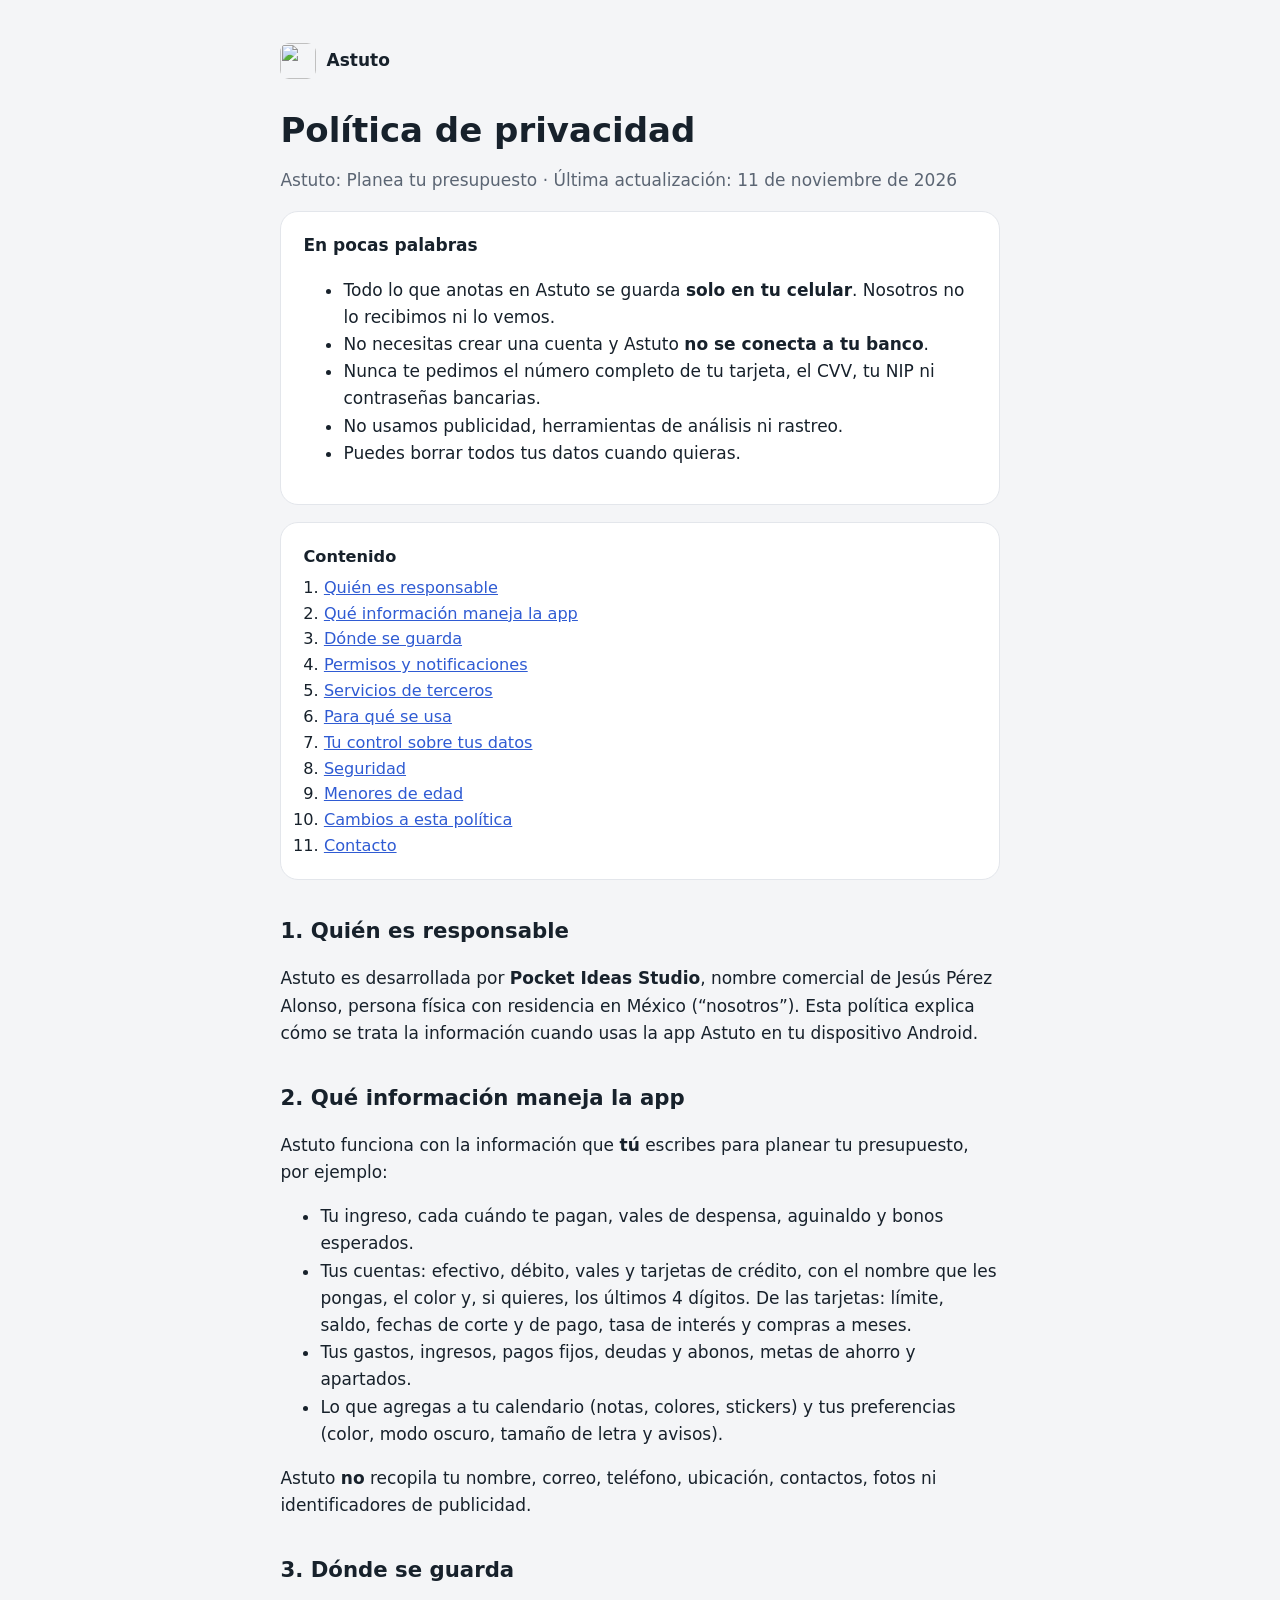
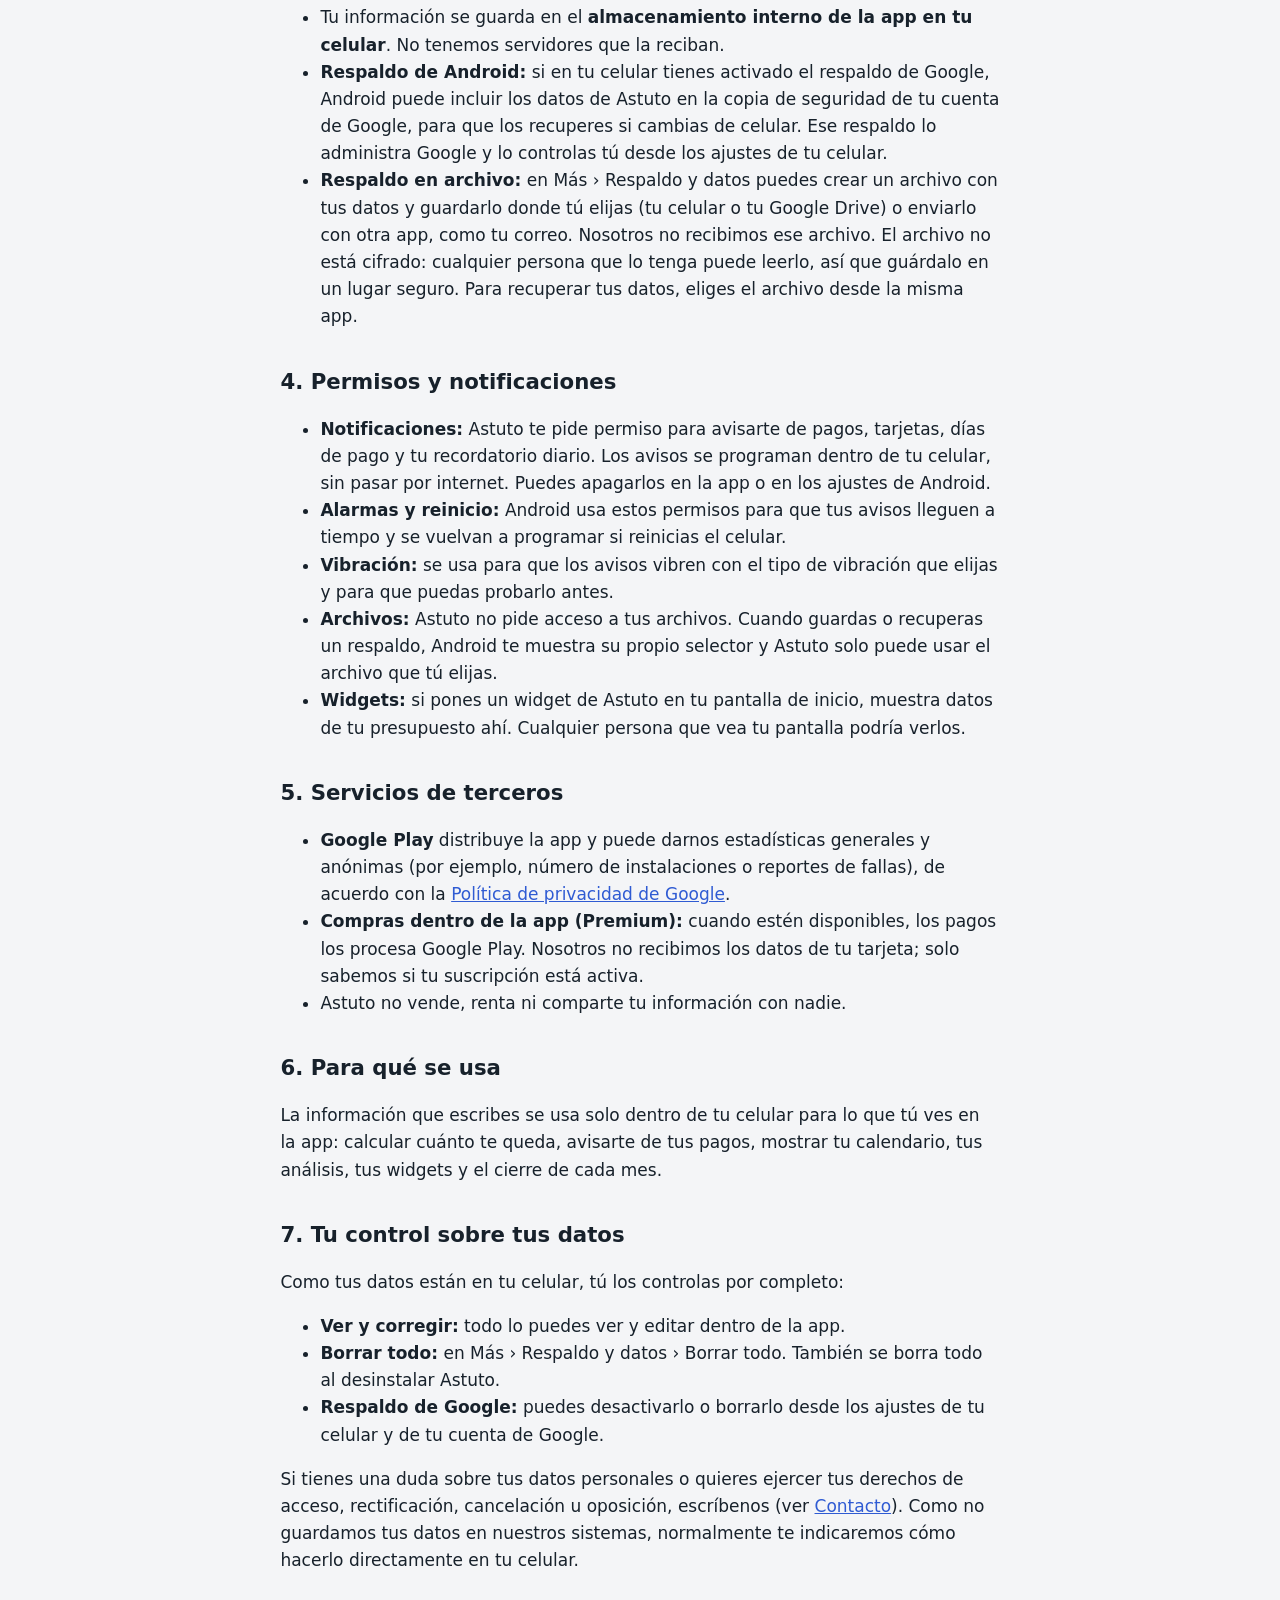
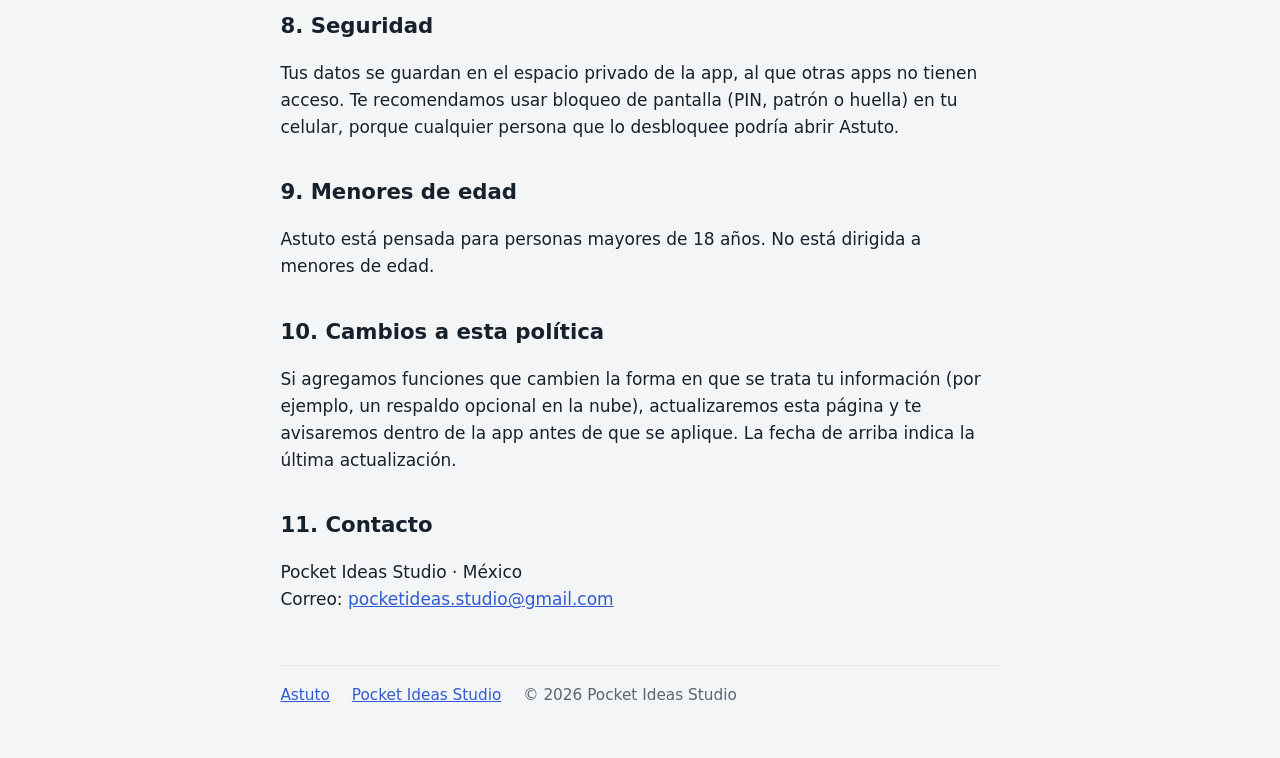
==== privacidad.html @ f6581802 "Add files via upload" ====
<!DOCTYPE html>
<html lang="es-MX">
<head>
<meta charset="utf-8">
<meta name="viewport" content="width=device-width, initial-scale=1">
<title>Política de privacidad · Astuto</title>
<meta name="description" content="Política de privacidad y aviso de privacidad de Astuto: Planea tu presupuesto.">
<link rel="icon" href="../favicon.png">
<link rel="stylesheet" href="../estilos.css">
</head>
<body>
<div class="wrap">
  <header class="top"><a href="./"><img src="icono.png" alt=""><span>Astuto</span></a></header>

  <h1>Política de privacidad</h1>
  <p class="muted">Astuto: Planea tu presupuesto · Última actualización: 11 de noviembre de 2026</p>

  <div class="card">
    <b>En pocas palabras</b>
    <ul>
      <li>Todo lo que anotas en Astuto se guarda <b>solo en tu celular</b>. Nosotros no lo recibimos ni lo vemos.</li>
      <li>No necesitas crear una cuenta y Astuto <b>no se conecta a tu banco</b>.</li>
      <li>Nunca te pedimos el número completo de tu tarjeta, el CVV, tu NIP ni contraseñas bancarias.</li>
      <li>No usamos publicidad, herramientas de análisis ni rastreo.</li>
      <li>Puedes borrar todos tus datos cuando quieras.</li>
    </ul>
  </div>

  <div class="card toc"><b>Contenido</b>
    <ol>
      <li><a href="#responsable">Quién es responsable</a></li>
      <li><a href="#datos">Qué información maneja la app</a></li>
      <li><a href="#donde">Dónde se guarda</a></li>
      <li><a href="#permisos">Permisos y notificaciones</a></li>
      <li><a href="#terceros">Servicios de terceros</a></li>
      <li><a href="#uso">Para qué se usa</a></li>
      <li><a href="#control">Tu control sobre tus datos</a></li>
      <li><a href="#seguridad">Seguridad</a></li>
      <li><a href="#menores">Menores de edad</a></li>
      <li><a href="#cambios">Cambios a esta política</a></li>
      <li><a href="#contacto">Contacto</a></li>
    </ol>
  </div>

  <h2 id="responsable">1. Quién es responsable</h2>
  <p>Astuto es desarrollada por <b>Pocket Ideas Studio</b>, nombre comercial de Jesús Pérez Alonso, persona física con residencia en México (“nosotros”). Esta política explica cómo se trata la información cuando usas la app Astuto en tu dispositivo Android.</p>

  <h2 id="datos">2. Qué información maneja la app</h2>
  <p>Astuto funciona con la información que <b>tú</b> escribes para planear tu presupuesto, por ejemplo:</p>
  <ul>
    <li>Tu ingreso, cada cuándo te pagan, vales de despensa, aguinaldo y bonos esperados.</li>
    <li>Tus cuentas: efectivo, débito, vales y tarjetas de crédito, con el nombre que les pongas, el color y, si quieres, los últimos 4 dígitos. De las tarjetas: límite, saldo, fechas de corte y de pago, tasa de interés y compras a meses.</li>
    <li>Tus gastos, ingresos, pagos fijos, deudas y abonos, metas de ahorro y apartados.</li>
    <li>Lo que agregas a tu calendario (notas, colores, stickers) y tus preferencias (color, modo oscuro, tamaño de letra y avisos).</li>
  </ul>
  <p>Astuto <b>no</b> recopila tu nombre, correo, teléfono, ubicación, contactos, fotos ni identificadores de publicidad.</p>

  <h2 id="donde">3. Dónde se guarda</h2>
  <ul>
    <li>Tu información se guarda en el <b>almacenamiento interno de la app en tu celular</b>. No tenemos servidores que la reciban.</li>
    <li><b>Respaldo de Android:</b> si en tu celular tienes activado el respaldo de Google, Android puede incluir los datos de Astuto en la copia de seguridad de tu cuenta de Google, para que los recuperes si cambias de celular. Ese respaldo lo administra Google y lo controlas tú desde los ajustes de tu celular.</li>
    <li><b>Respaldo en archivo:</b> en Más › Respaldo y datos puedes crear un archivo con tus datos y guardarlo donde tú elijas (tu celular o tu Google Drive) o enviarlo con otra app, como tu correo. Nosotros no recibimos ese archivo. El archivo no está cifrado: cualquier persona que lo tenga puede leerlo, así que guárdalo en un lugar seguro. Para recuperar tus datos, eliges el archivo desde la misma app.</li>
  </ul>

  <h2 id="permisos">4. Permisos y notificaciones</h2>
  <ul>
    <li><b>Notificaciones:</b> Astuto te pide permiso para avisarte de pagos, tarjetas, días de pago y tu recordatorio diario. Los avisos se programan dentro de tu celular, sin pasar por internet. Puedes apagarlos en la app o en los ajustes de Android.</li>
    <li><b>Alarmas y reinicio:</b> Android usa estos permisos para que tus avisos lleguen a tiempo y se vuelvan a programar si reinicias el celular.</li>
    <li><b>Vibración:</b> se usa para que los avisos vibren con el tipo de vibración que elijas y para que puedas probarlo antes.</li>
    <li><b>Archivos:</b> Astuto no pide acceso a tus archivos. Cuando guardas o recuperas un respaldo, Android te muestra su propio selector y Astuto solo puede usar el archivo que tú elijas.</li>
    <li><b>Widgets:</b> si pones un widget de Astuto en tu pantalla de inicio, muestra datos de tu presupuesto ahí. Cualquier persona que vea tu pantalla podría verlos.</li>
  </ul>

  <h2 id="terceros">5. Servicios de terceros</h2>
  <ul>
    <li><b>Google Play</b> distribuye la app y puede darnos estadísticas generales y anónimas (por ejemplo, número de instalaciones o reportes de fallas), de acuerdo con la <a href="https://policies.google.com/privacy" rel="noopener">Política de privacidad de Google</a>.</li>
    <li><b>Compras dentro de la app (Premium):</b> cuando estén disponibles, los pagos los procesa Google Play. Nosotros no recibimos los datos de tu tarjeta; solo sabemos si tu suscripción está activa.</li>
    <li>Astuto no vende, renta ni comparte tu información con nadie.</li>
  </ul>

  <h2 id="uso">6. Para qué se usa</h2>
  <p>La información que escribes se usa solo dentro de tu celular para lo que tú ves en la app: calcular cuánto te queda, avisarte de tus pagos, mostrar tu calendario, tus análisis, tus widgets y el cierre de cada mes.</p>

  <h2 id="control">7. Tu control sobre tus datos</h2>
  <p>Como tus datos están en tu celular, tú los controlas por completo:</p>
  <ul>
    <li><b>Ver y corregir:</b> todo lo puedes ver y editar dentro de la app.</li>
    <li><b>Borrar todo:</b> en Más › Respaldo y datos › Borrar todo. También se borra todo al desinstalar Astuto.</li>
    <li><b>Respaldo de Google:</b> puedes desactivarlo o borrarlo desde los ajustes de tu celular y de tu cuenta de Google.</li>
  </ul>
  <p>Si tienes una duda sobre tus datos personales o quieres ejercer tus derechos de acceso, rectificación, cancelación u oposición, escríbenos (ver <a href="#contacto">Contacto</a>). Como no guardamos tus datos en nuestros sistemas, normalmente te indicaremos cómo hacerlo directamente en tu celular.</p>

  <h2 id="seguridad">8. Seguridad</h2>
  <p>Tus datos se guardan en el espacio privado de la app, al que otras apps no tienen acceso. Te recomendamos usar bloqueo de pantalla (PIN, patrón o huella) en tu celular, porque cualquier persona que lo desbloquee podría abrir Astuto.</p>

  <h2 id="menores">9. Menores de edad</h2>
  <p>Astuto está pensada para personas mayores de 18 años. No está dirigida a menores de edad.</p>

  <h2 id="cambios">10. Cambios a esta política</h2>
  <p>Si agregamos funciones que cambien la forma en que se trata tu información (por ejemplo, un respaldo opcional en la nube), actualizaremos esta página y te avisaremos dentro de la app antes de que se aplique. La fecha de arriba indica la última actualización.</p>

  <h2 id="contacto">11. Contacto</h2>
  <p>Pocket Ideas Studio · México<br>Correo: <a href="mailto:pocketideas.studio@gmail.com">pocketideas.studio@gmail.com</a></p>

  <footer>
    <a href="./">Astuto</a>
    <a href="../">Pocket Ideas Studio</a>
    <span>© 2026 Pocket Ideas Studio</span>
  </footer>
</div>
</body>
</html>
---- estilos.css ----
:root{--brand:#2F5BD3;--ink:#17212B;--muted:#5B6573;--bg:#F4F5F7;--card:#FFFFFF;--line:#E3E6EB}
@media (prefers-color-scheme:dark){:root{--ink:#E6EBF0;--muted:#9AA6B4;--bg:#0E1318;--card:#182028;--line:#26313B;--brand:#8FB0FF}}
*{box-sizing:border-box}
html{font-size:17px}
body{margin:0;background:var(--bg);color:var(--ink);font-family:system-ui,-apple-system,"Segoe UI",Roboto,"Helvetica Neue",Arial,sans-serif;line-height:1.6}
a{color:var(--brand)}
.wrap{max-width:760px;margin:0 auto;padding:1.5rem 1.2rem 3rem}
header.top{display:flex;align-items:center;gap:.7rem;padding:1rem 0 1.5rem}
header.top a{display:flex;align-items:center;gap:.6rem;text-decoration:none;color:var(--ink);font-weight:700}
header.top img{width:36px;height:36px;border-radius:9px}
h1{font-size:2rem;line-height:1.15;margin:.4rem 0 .6rem}
h2{font-size:1.25rem;margin:2rem 0 .5rem}
h3{font-size:1.05rem;margin:1.4rem 0 .3rem}
p,li{color:var(--ink)}
.muted{color:var(--muted)}
.lead{font-size:1.15rem;color:var(--muted)}
.card{background:var(--card);border:1px solid var(--line);border-radius:18px;padding:1.2rem 1.3rem;margin:1rem 0}
.app{display:flex;gap:1rem;align-items:center;text-decoration:none;color:inherit}
.app img{width:72px;height:72px;border-radius:18px;flex-shrink:0}
.app b{font-size:1.15rem;display:block}
.badge{display:inline-block;font-size:.75rem;font-weight:700;padding:.15rem .55rem;border-radius:99px;background:#E4EBFF;color:#1E3F99;margin-top:.3rem}
@media (prefers-color-scheme:dark){.badge{background:#22325A;color:#C9D7FF}}
.grid{display:grid;grid-template-columns:repeat(auto-fit,minmax(200px,1fr));gap:.8rem}
.grid .card{margin:0}
.grid b{display:block;margin-bottom:.2rem}
footer{border-top:1px solid var(--line);margin-top:3rem;padding-top:1rem;font-size:.9rem;color:var(--muted)}
footer a{margin-right:1rem}
.toc{font-size:.95rem}
.toc ol{margin:.3rem 0 0;padding-left:1.2rem}
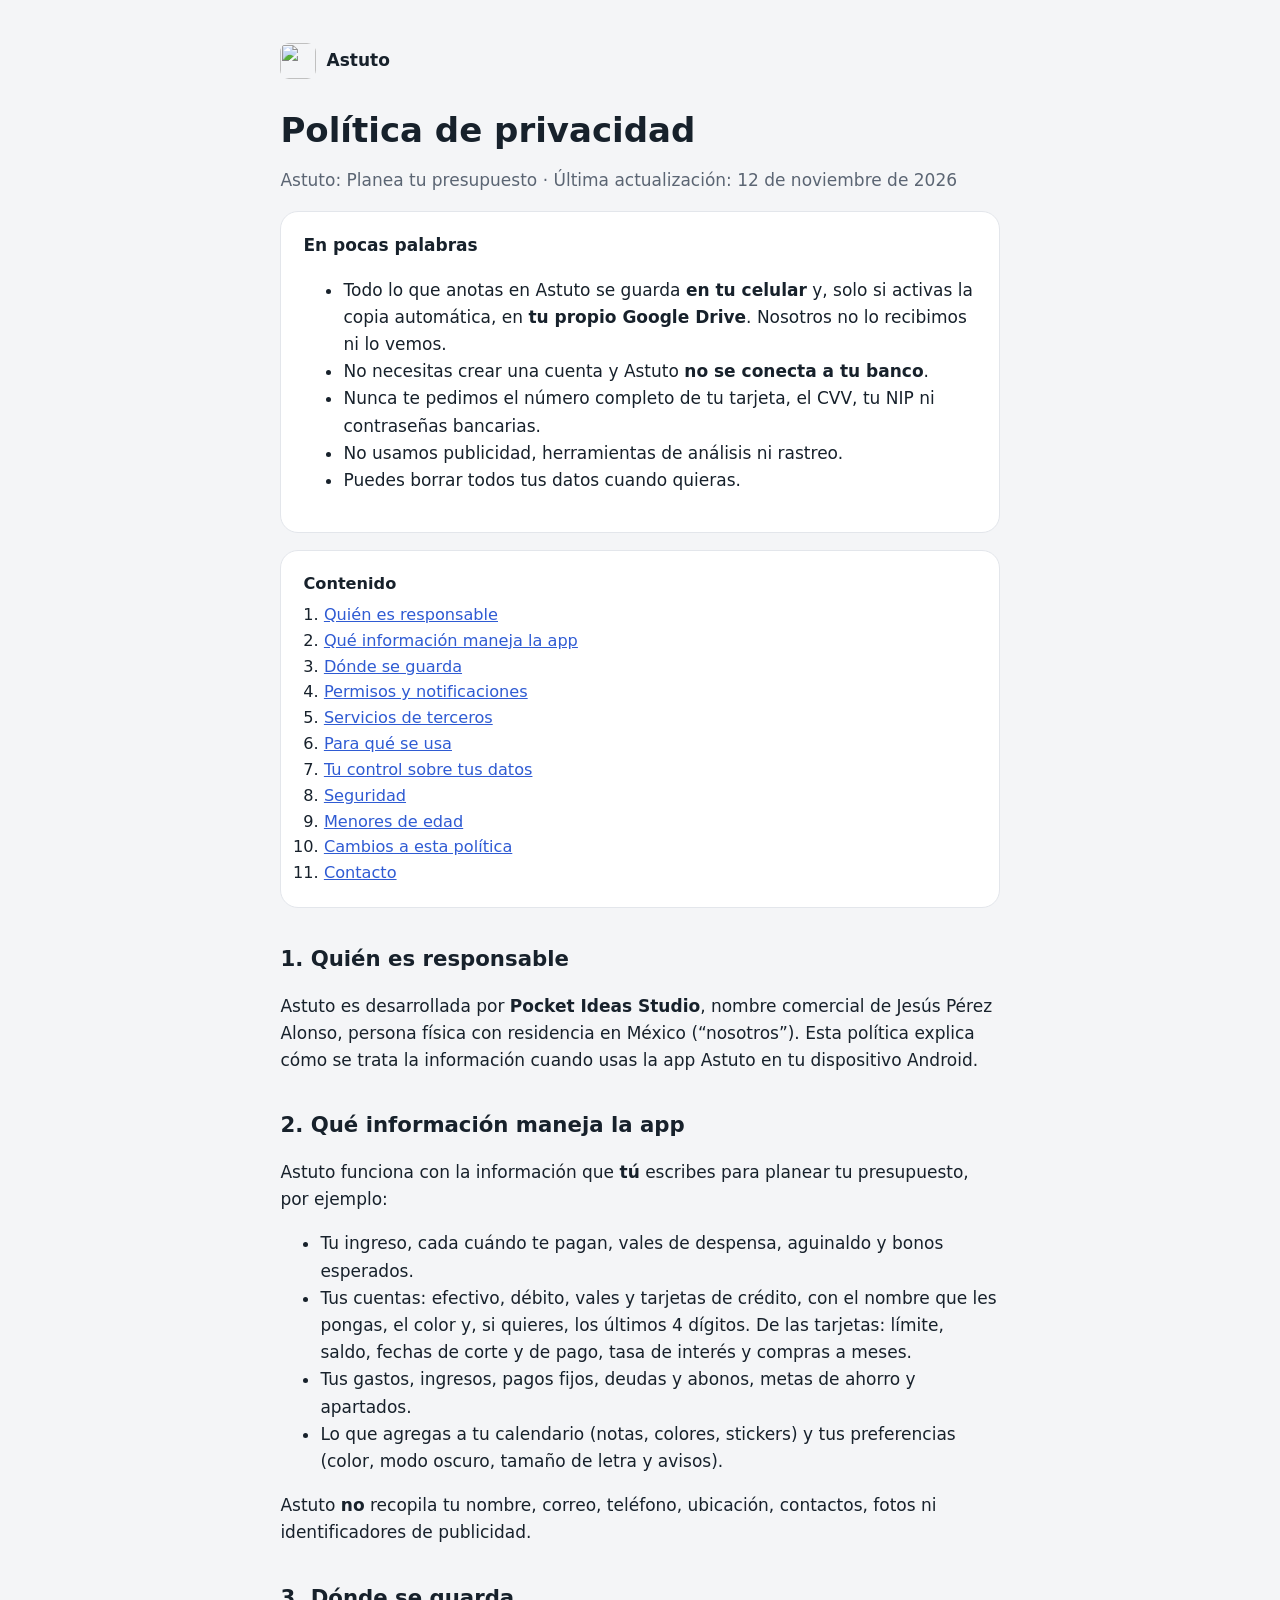
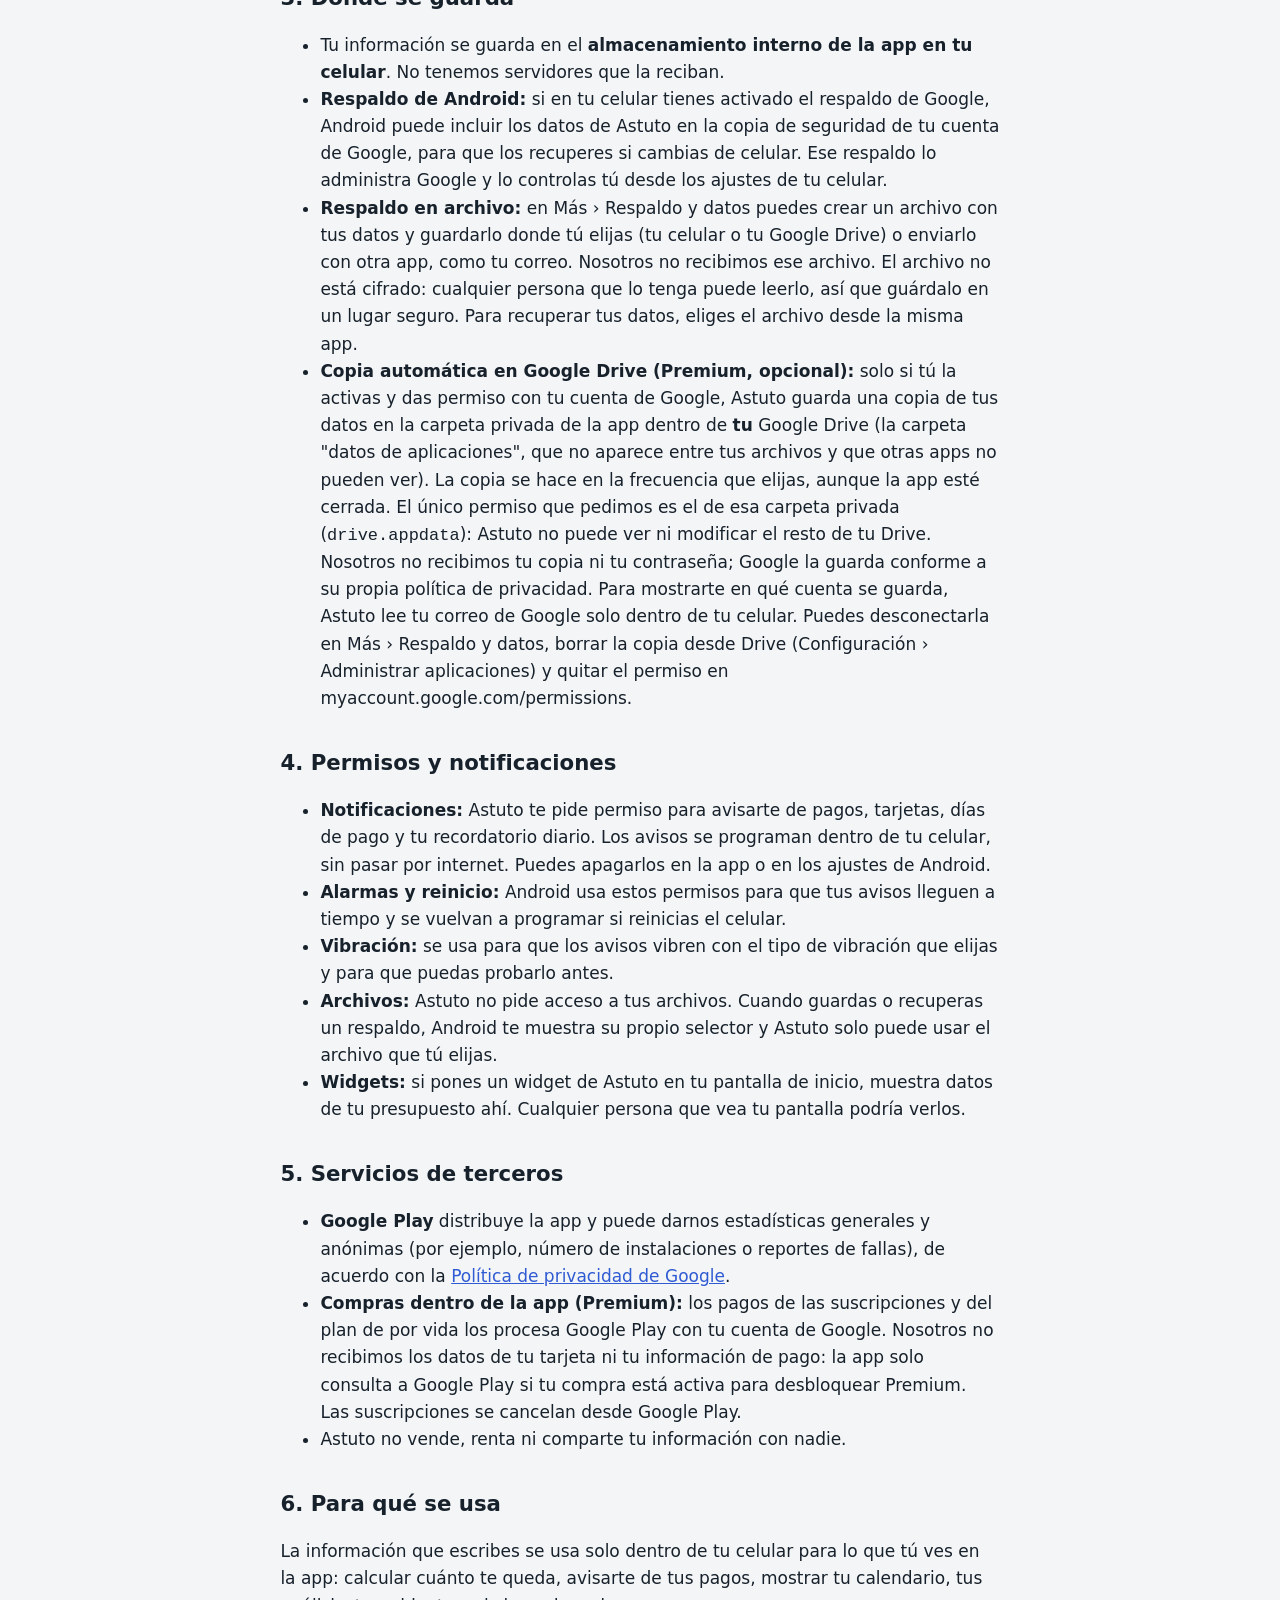
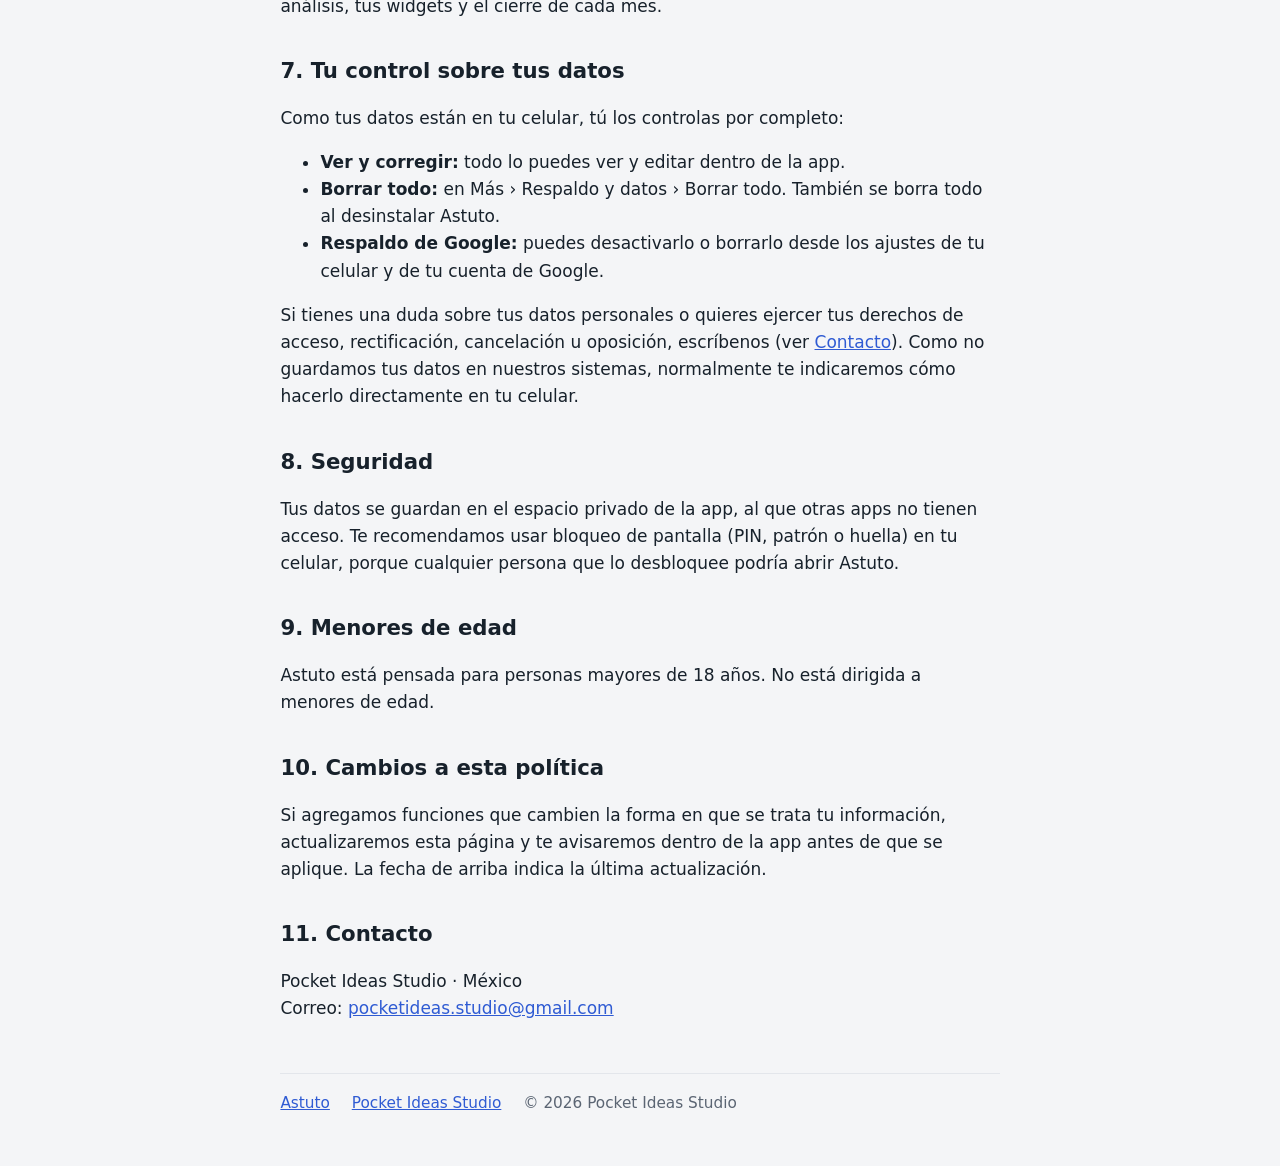
==== commit 13c9f529: "Add files via upload" ====
--- a/privacidad.html
+++ b/privacidad.html
@@ -13,12 +13,12 @@
   <header class="top"><a href="./"><img src="icono.png" alt=""><span>Astuto</span></a></header>
 
   <h1>Política de privacidad</h1>
-  <p class="muted">Astuto: Planea tu presupuesto · Última actualización: 11 de noviembre de 2026</p>
+  <p class="muted">Astuto: Planea tu presupuesto · Última actualización: 12 de noviembre de 2026</p>
 
   <div class="card">
     <b>En pocas palabras</b>
     <ul>
-      <li>Todo lo que anotas en Astuto se guarda <b>solo en tu celular</b>. Nosotros no lo recibimos ni lo vemos.</li>
+      <li>Todo lo que anotas en Astuto se guarda <b>en tu celular</b> y, solo si activas la copia automática, en <b>tu propio Google Drive</b>. Nosotros no lo recibimos ni lo vemos.</li>
       <li>No necesitas crear una cuenta y Astuto <b>no se conecta a tu banco</b>.</li>
       <li>Nunca te pedimos el número completo de tu tarjeta, el CVV, tu NIP ni contraseñas bancarias.</li>
       <li>No usamos publicidad, herramientas de análisis ni rastreo.</li>
@@ -60,6 +60,7 @@
     <li>Tu información se guarda en el <b>almacenamiento interno de la app en tu celular</b>. No tenemos servidores que la reciban.</li>
     <li><b>Respaldo de Android:</b> si en tu celular tienes activado el respaldo de Google, Android puede incluir los datos de Astuto en la copia de seguridad de tu cuenta de Google, para que los recuperes si cambias de celular. Ese respaldo lo administra Google y lo controlas tú desde los ajustes de tu celular.</li>
     <li><b>Respaldo en archivo:</b> en Más › Respaldo y datos puedes crear un archivo con tus datos y guardarlo donde tú elijas (tu celular o tu Google Drive) o enviarlo con otra app, como tu correo. Nosotros no recibimos ese archivo. El archivo no está cifrado: cualquier persona que lo tenga puede leerlo, así que guárdalo en un lugar seguro. Para recuperar tus datos, eliges el archivo desde la misma app.</li>
+    <li><b>Copia automática en Google Drive (Premium, opcional):</b> solo si tú la activas y das permiso con tu cuenta de Google, Astuto guarda una copia de tus datos en la carpeta privada de la app dentro de <b>tu</b> Google Drive (la carpeta "datos de aplicaciones", que no aparece entre tus archivos y que otras apps no pueden ver). La copia se hace en la frecuencia que elijas, aunque la app esté cerrada. El único permiso que pedimos es el de esa carpeta privada (<code>drive.appdata</code>): Astuto no puede ver ni modificar el resto de tu Drive. Nosotros no recibimos tu copia ni tu contraseña; Google la guarda conforme a su propia política de privacidad. Para mostrarte en qué cuenta se guarda, Astuto lee tu correo de Google solo dentro de tu celular. Puedes desconectarla en Más › Respaldo y datos, borrar la copia desde Drive (Configuración › Administrar aplicaciones) y quitar el permiso en myaccount.google.com/permissions.</li>
   </ul>
 
   <h2 id="permisos">4. Permisos y notificaciones</h2>
@@ -74,7 +75,7 @@
   <h2 id="terceros">5. Servicios de terceros</h2>
   <ul>
     <li><b>Google Play</b> distribuye la app y puede darnos estadísticas generales y anónimas (por ejemplo, número de instalaciones o reportes de fallas), de acuerdo con la <a href="https://policies.google.com/privacy" rel="noopener">Política de privacidad de Google</a>.</li>
-    <li><b>Compras dentro de la app (Premium):</b> cuando estén disponibles, los pagos los procesa Google Play. Nosotros no recibimos los datos de tu tarjeta; solo sabemos si tu suscripción está activa.</li>
+    <li><b>Compras dentro de la app (Premium):</b> los pagos de las suscripciones y del plan de por vida los procesa Google Play con tu cuenta de Google. Nosotros no recibimos los datos de tu tarjeta ni tu información de pago: la app solo consulta a Google Play si tu compra está activa para desbloquear Premium. Las suscripciones se cancelan desde Google Play.</li>
     <li>Astuto no vende, renta ni comparte tu información con nadie.</li>
   </ul>
 
@@ -97,7 +98,7 @@
   <p>Astuto está pensada para personas mayores de 18 años. No está dirigida a menores de edad.</p>
 
   <h2 id="cambios">10. Cambios a esta política</h2>
-  <p>Si agregamos funciones que cambien la forma en que se trata tu información (por ejemplo, un respaldo opcional en la nube), actualizaremos esta página y te avisaremos dentro de la app antes de que se aplique. La fecha de arriba indica la última actualización.</p>
+  <p>Si agregamos funciones que cambien la forma en que se trata tu información, actualizaremos esta página y te avisaremos dentro de la app antes de que se aplique. La fecha de arriba indica la última actualización.</p>
 
   <h2 id="contacto">11. Contacto</h2>
   <p>Pocket Ideas Studio · México<br>Correo: <a href="mailto:pocketideas.studio@gmail.com">pocketideas.studio@gmail.com</a></p>
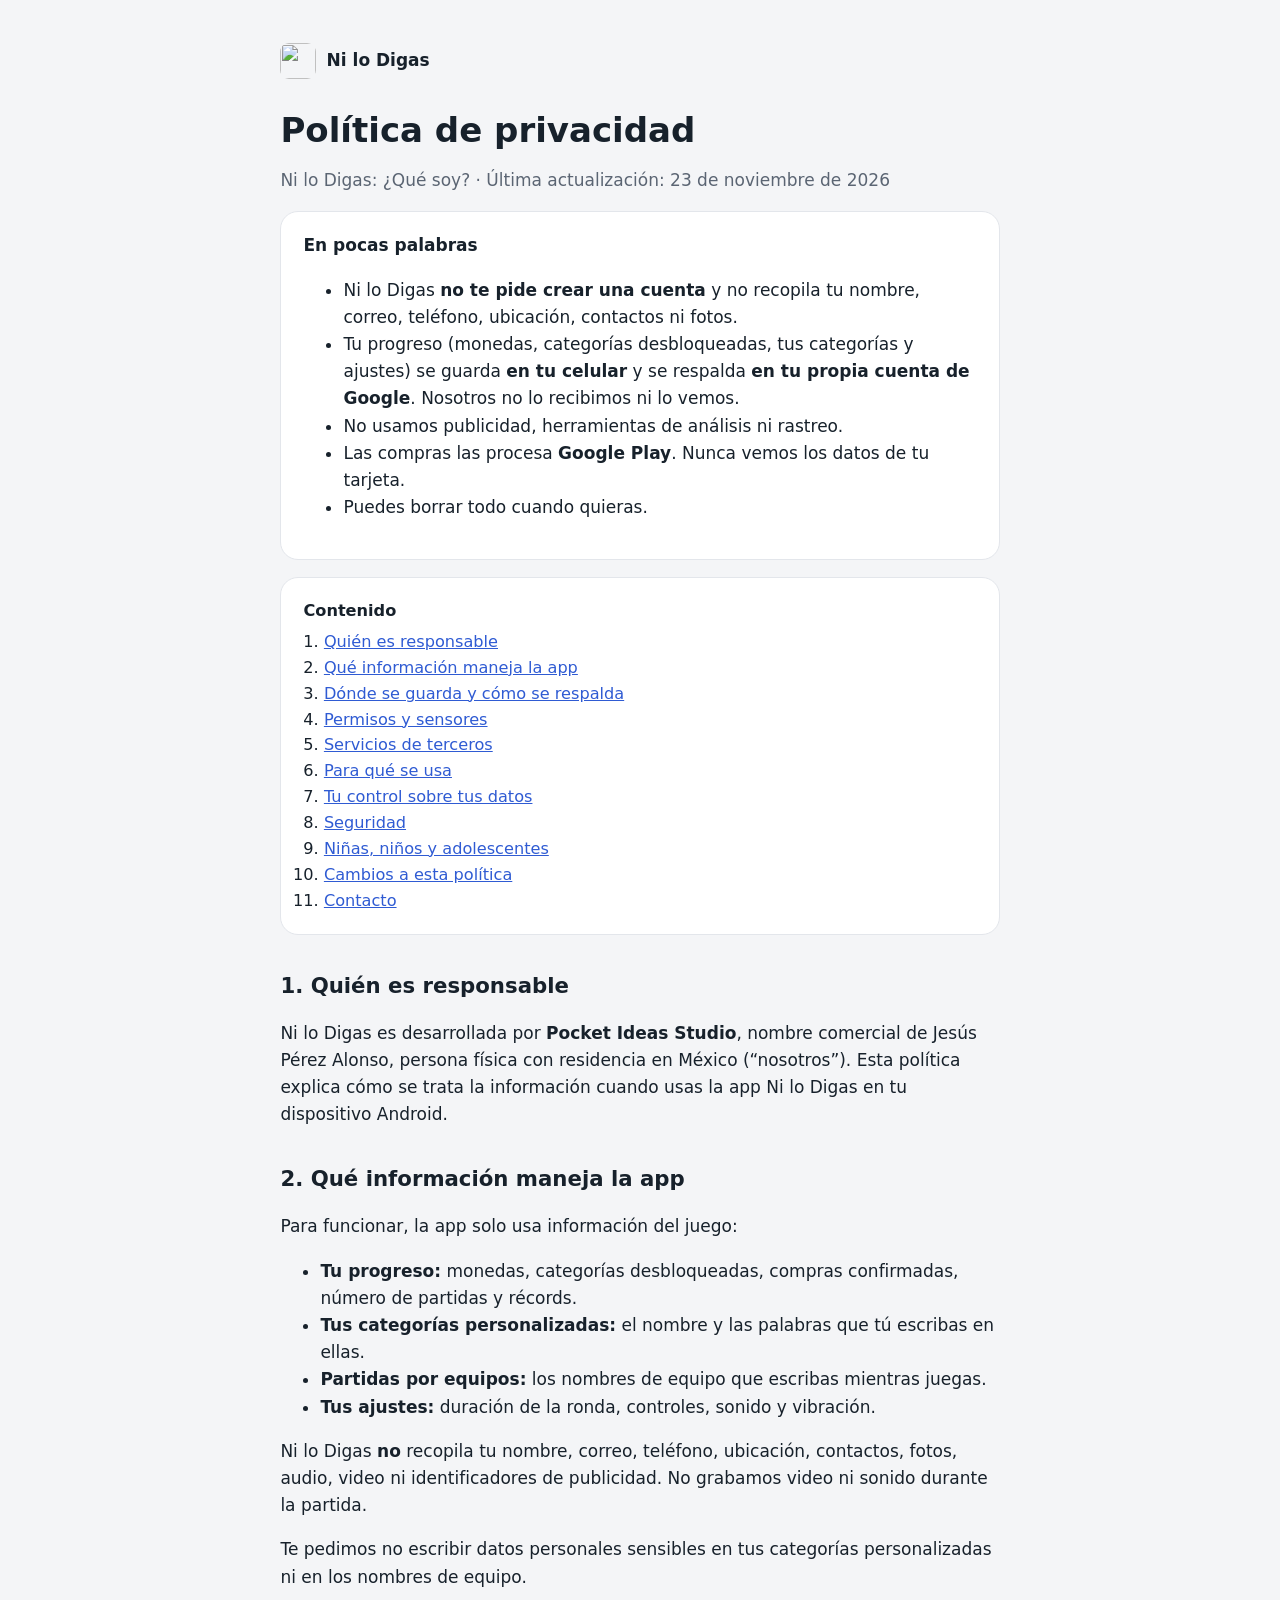
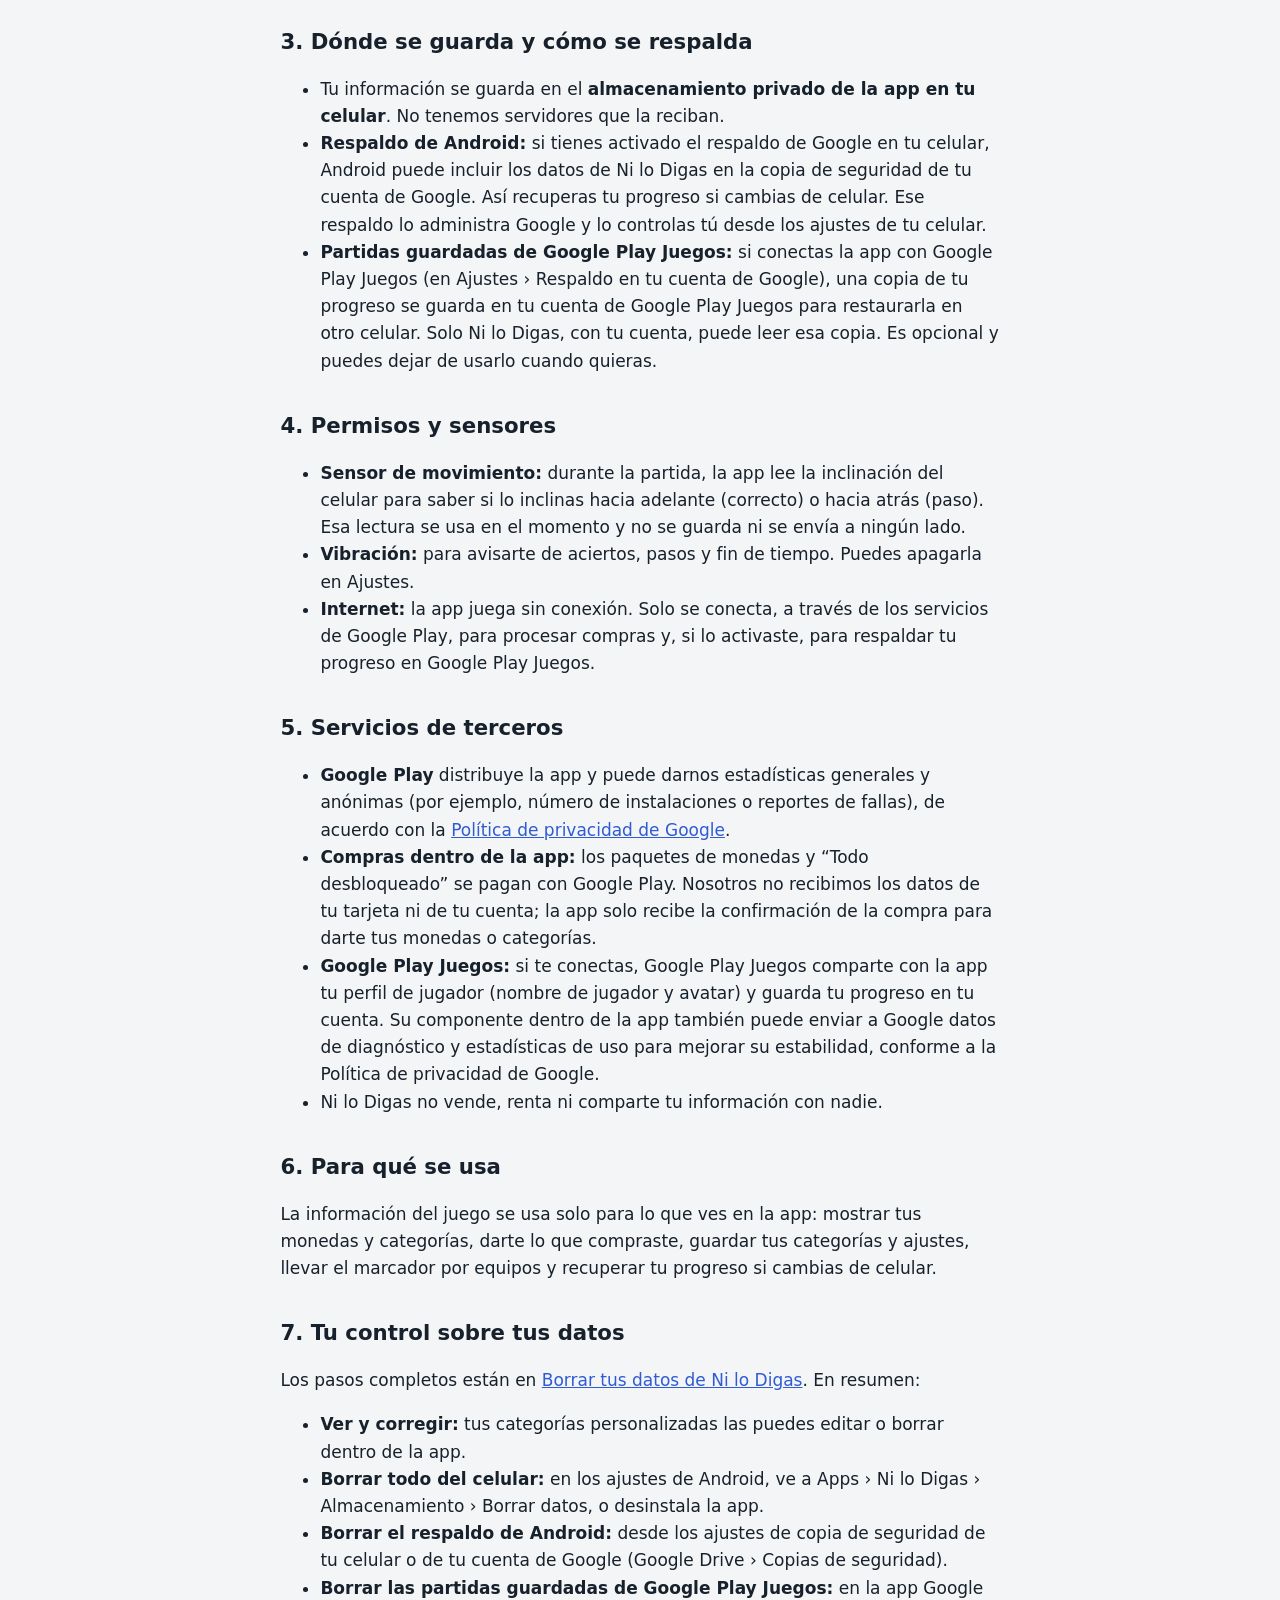
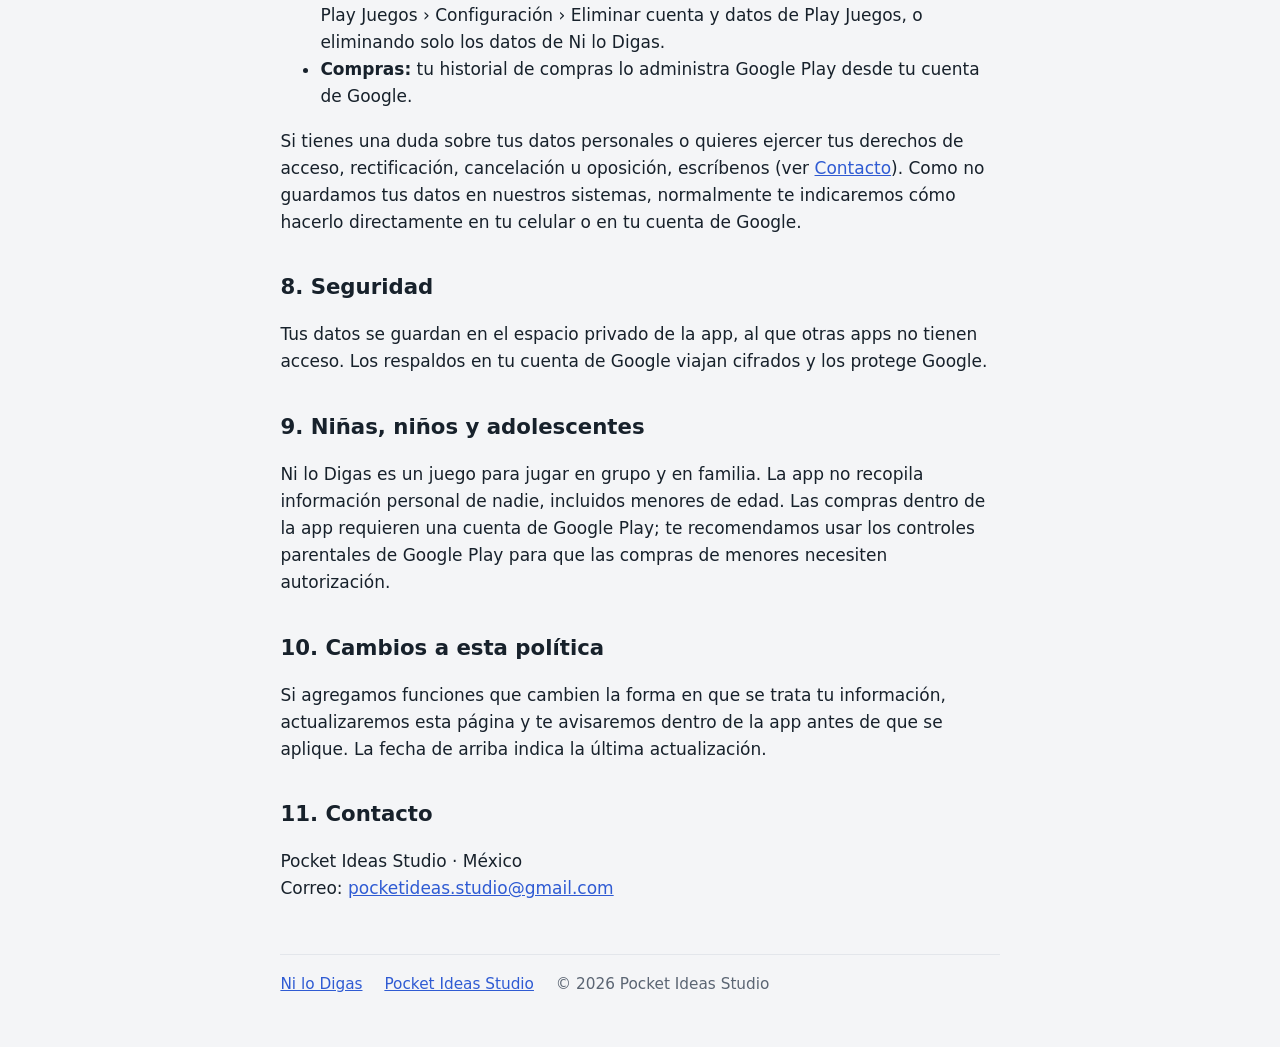
==== commit 7776fefa: "Add files via upload" ====
--- a/privacidad.html
+++ b/privacidad.html
@@ -3,26 +3,26 @@
 <head>
 <meta charset="utf-8">
 <meta name="viewport" content="width=device-width, initial-scale=1">
-<title>Política de privacidad · Astuto</title>
-<meta name="description" content="Política de privacidad y aviso de privacidad de Astuto: Planea tu presupuesto.">
-<link rel="icon" href="../favicon.png">
+<title>Política de privacidad · Ni lo Digas</title>
+<meta name="description" content="Política de privacidad y aviso de privacidad de Ni lo Digas: ¿Qué soy?">
+<link rel="icon" href="icono.png">
 <link rel="stylesheet" href="../estilos.css">
 </head>
 <body>
 <div class="wrap">
-  <header class="top"><a href="./"><img src="icono.png" alt=""><span>Astuto</span></a></header>
+  <header class="top"><a href="./"><img src="icono.png" alt=""><span>Ni lo Digas</span></a></header>
 
   <h1>Política de privacidad</h1>
-  <p class="muted">Astuto: Planea tu presupuesto · Última actualización: 12 de noviembre de 2026</p>
+  <p class="muted">Ni lo Digas: ¿Qué soy? · Última actualización: 23 de noviembre de 2026</p>
 
   <div class="card">
     <b>En pocas palabras</b>
     <ul>
-      <li>Todo lo que anotas en Astuto se guarda <b>en tu celular</b> y, solo si activas la copia automática, en <b>tu propio Google Drive</b>. Nosotros no lo recibimos ni lo vemos.</li>
-      <li>No necesitas crear una cuenta y Astuto <b>no se conecta a tu banco</b>.</li>
-      <li>Nunca te pedimos el número completo de tu tarjeta, el CVV, tu NIP ni contraseñas bancarias.</li>
+      <li>Ni lo Digas <b>no te pide crear una cuenta</b> y no recopila tu nombre, correo, teléfono, ubicación, contactos ni fotos.</li>
+      <li>Tu progreso (monedas, categorías desbloqueadas, tus categorías y ajustes) se guarda <b>en tu celular</b> y se respalda <b>en tu propia cuenta de Google</b>. Nosotros no lo recibimos ni lo vemos.</li>
       <li>No usamos publicidad, herramientas de análisis ni rastreo.</li>
-      <li>Puedes borrar todos tus datos cuando quieras.</li>
+      <li>Las compras las procesa <b>Google Play</b>. Nunca vemos los datos de tu tarjeta.</li>
+      <li>Puedes borrar todo cuando quieras.</li>
     </ul>
   </div>
 
@@ -30,81 +30,82 @@
     <ol>
       <li><a href="#responsable">Quién es responsable</a></li>
       <li><a href="#datos">Qué información maneja la app</a></li>
-      <li><a href="#donde">Dónde se guarda</a></li>
-      <li><a href="#permisos">Permisos y notificaciones</a></li>
+      <li><a href="#donde">Dónde se guarda y cómo se respalda</a></li>
+      <li><a href="#permisos">Permisos y sensores</a></li>
       <li><a href="#terceros">Servicios de terceros</a></li>
       <li><a href="#uso">Para qué se usa</a></li>
       <li><a href="#control">Tu control sobre tus datos</a></li>
       <li><a href="#seguridad">Seguridad</a></li>
-      <li><a href="#menores">Menores de edad</a></li>
+      <li><a href="#menores">Niñas, niños y adolescentes</a></li>
       <li><a href="#cambios">Cambios a esta política</a></li>
       <li><a href="#contacto">Contacto</a></li>
     </ol>
   </div>
 
   <h2 id="responsable">1. Quién es responsable</h2>
-  <p>Astuto es desarrollada por <b>Pocket Ideas Studio</b>, nombre comercial de Jesús Pérez Alonso, persona física con residencia en México (“nosotros”). Esta política explica cómo se trata la información cuando usas la app Astuto en tu dispositivo Android.</p>
+  <p>Ni lo Digas es desarrollada por <b>Pocket Ideas Studio</b>, nombre comercial de Jesús Pérez Alonso, persona física con residencia en México (“nosotros”). Esta política explica cómo se trata la información cuando usas la app Ni lo Digas en tu dispositivo Android.</p>
 
   <h2 id="datos">2. Qué información maneja la app</h2>
-  <p>Astuto funciona con la información que <b>tú</b> escribes para planear tu presupuesto, por ejemplo:</p>
+  <p>Para funcionar, la app solo usa información del juego:</p>
   <ul>
-    <li>Tu ingreso, cada cuándo te pagan, vales de despensa, aguinaldo y bonos esperados.</li>
-    <li>Tus cuentas: efectivo, débito, vales y tarjetas de crédito, con el nombre que les pongas, el color y, si quieres, los últimos 4 dígitos. De las tarjetas: límite, saldo, fechas de corte y de pago, tasa de interés y compras a meses.</li>
-    <li>Tus gastos, ingresos, pagos fijos, deudas y abonos, metas de ahorro y apartados.</li>
-    <li>Lo que agregas a tu calendario (notas, colores, stickers) y tus preferencias (color, modo oscuro, tamaño de letra y avisos).</li>
+    <li><b>Tu progreso:</b> monedas, categorías desbloqueadas, compras confirmadas, número de partidas y récords.</li>
+    <li><b>Tus categorías personalizadas:</b> el nombre y las palabras que tú escribas en ellas.</li>
+    <li><b>Partidas por equipos:</b> los nombres de equipo que escribas mientras juegas.</li>
+    <li><b>Tus ajustes:</b> duración de la ronda, controles, sonido y vibración.</li>
   </ul>
-  <p>Astuto <b>no</b> recopila tu nombre, correo, teléfono, ubicación, contactos, fotos ni identificadores de publicidad.</p>
+  <p>Ni lo Digas <b>no</b> recopila tu nombre, correo, teléfono, ubicación, contactos, fotos, audio, video ni identificadores de publicidad. No grabamos video ni sonido durante la partida.</p>
+  <p>Te pedimos no escribir datos personales sensibles en tus categorías personalizadas ni en los nombres de equipo.</p>
 
-  <h2 id="donde">3. Dónde se guarda</h2>
+  <h2 id="donde">3. Dónde se guarda y cómo se respalda</h2>
   <ul>
-    <li>Tu información se guarda en el <b>almacenamiento interno de la app en tu celular</b>. No tenemos servidores que la reciban.</li>
-    <li><b>Respaldo de Android:</b> si en tu celular tienes activado el respaldo de Google, Android puede incluir los datos de Astuto en la copia de seguridad de tu cuenta de Google, para que los recuperes si cambias de celular. Ese respaldo lo administra Google y lo controlas tú desde los ajustes de tu celular.</li>
-    <li><b>Respaldo en archivo:</b> en Más › Respaldo y datos puedes crear un archivo con tus datos y guardarlo donde tú elijas (tu celular o tu Google Drive) o enviarlo con otra app, como tu correo. Nosotros no recibimos ese archivo. El archivo no está cifrado: cualquier persona que lo tenga puede leerlo, así que guárdalo en un lugar seguro. Para recuperar tus datos, eliges el archivo desde la misma app.</li>
-    <li><b>Copia automática en Google Drive (Premium, opcional):</b> solo si tú la activas y das permiso con tu cuenta de Google, Astuto guarda una copia de tus datos en la carpeta privada de la app dentro de <b>tu</b> Google Drive (la carpeta "datos de aplicaciones", que no aparece entre tus archivos y que otras apps no pueden ver). La copia se hace en la frecuencia que elijas, aunque la app esté cerrada. El único permiso que pedimos es el de esa carpeta privada (<code>drive.appdata</code>): Astuto no puede ver ni modificar el resto de tu Drive. Nosotros no recibimos tu copia ni tu contraseña; Google la guarda conforme a su propia política de privacidad. Para mostrarte en qué cuenta se guarda, Astuto lee tu correo de Google solo dentro de tu celular. Puedes desconectarla en Más › Respaldo y datos, borrar la copia desde Drive (Configuración › Administrar aplicaciones) y quitar el permiso en myaccount.google.com/permissions.</li>
+    <li>Tu información se guarda en el <b>almacenamiento privado de la app en tu celular</b>. No tenemos servidores que la reciban.</li>
+    <li><b>Respaldo de Android:</b> si tienes activado el respaldo de Google en tu celular, Android puede incluir los datos de Ni lo Digas en la copia de seguridad de tu cuenta de Google. Así recuperas tu progreso si cambias de celular. Ese respaldo lo administra Google y lo controlas tú desde los ajustes de tu celular.</li>
+    <li><b>Partidas guardadas de Google Play Juegos:</b> si conectas la app con Google Play Juegos (en Ajustes › Respaldo en tu cuenta de Google), una copia de tu progreso se guarda en tu cuenta de Google Play Juegos para restaurarla en otro celular. Solo Ni lo Digas, con tu cuenta, puede leer esa copia. Es opcional y puedes dejar de usarlo cuando quieras.</li>
   </ul>
 
-  <h2 id="permisos">4. Permisos y notificaciones</h2>
+  <h2 id="permisos">4. Permisos y sensores</h2>
   <ul>
-    <li><b>Notificaciones:</b> Astuto te pide permiso para avisarte de pagos, tarjetas, días de pago y tu recordatorio diario. Los avisos se programan dentro de tu celular, sin pasar por internet. Puedes apagarlos en la app o en los ajustes de Android.</li>
-    <li><b>Alarmas y reinicio:</b> Android usa estos permisos para que tus avisos lleguen a tiempo y se vuelvan a programar si reinicias el celular.</li>
-    <li><b>Vibración:</b> se usa para que los avisos vibren con el tipo de vibración que elijas y para que puedas probarlo antes.</li>
-    <li><b>Archivos:</b> Astuto no pide acceso a tus archivos. Cuando guardas o recuperas un respaldo, Android te muestra su propio selector y Astuto solo puede usar el archivo que tú elijas.</li>
-    <li><b>Widgets:</b> si pones un widget de Astuto en tu pantalla de inicio, muestra datos de tu presupuesto ahí. Cualquier persona que vea tu pantalla podría verlos.</li>
+    <li><b>Sensor de movimiento:</b> durante la partida, la app lee la inclinación del celular para saber si lo inclinas hacia adelante (correcto) o hacia atrás (paso). Esa lectura se usa en el momento y no se guarda ni se envía a ningún lado.</li>
+    <li><b>Vibración:</b> para avisarte de aciertos, pasos y fin de tiempo. Puedes apagarla en Ajustes.</li>
+    <li><b>Internet:</b> la app juega sin conexión. Solo se conecta, a través de los servicios de Google Play, para procesar compras y, si lo activaste, para respaldar tu progreso en Google Play Juegos.</li>
   </ul>
 
   <h2 id="terceros">5. Servicios de terceros</h2>
   <ul>
     <li><b>Google Play</b> distribuye la app y puede darnos estadísticas generales y anónimas (por ejemplo, número de instalaciones o reportes de fallas), de acuerdo con la <a href="https://policies.google.com/privacy" rel="noopener">Política de privacidad de Google</a>.</li>
-    <li><b>Compras dentro de la app (Premium):</b> los pagos de las suscripciones y del plan de por vida los procesa Google Play con tu cuenta de Google. Nosotros no recibimos los datos de tu tarjeta ni tu información de pago: la app solo consulta a Google Play si tu compra está activa para desbloquear Premium. Las suscripciones se cancelan desde Google Play.</li>
-    <li>Astuto no vende, renta ni comparte tu información con nadie.</li>
+    <li><b>Compras dentro de la app:</b> los paquetes de monedas y “Todo desbloqueado” se pagan con Google Play. Nosotros no recibimos los datos de tu tarjeta ni de tu cuenta; la app solo recibe la confirmación de la compra para darte tus monedas o categorías.</li>
+    <li><b>Google Play Juegos:</b> si te conectas, Google Play Juegos comparte con la app tu perfil de jugador (nombre de jugador y avatar) y guarda tu progreso en tu cuenta. Su componente dentro de la app también puede enviar a Google datos de diagnóstico y estadísticas de uso para mejorar su estabilidad, conforme a la Política de privacidad de Google.</li>
+    <li>Ni lo Digas no vende, renta ni comparte tu información con nadie.</li>
   </ul>
 
   <h2 id="uso">6. Para qué se usa</h2>
-  <p>La información que escribes se usa solo dentro de tu celular para lo que tú ves en la app: calcular cuánto te queda, avisarte de tus pagos, mostrar tu calendario, tus análisis, tus widgets y el cierre de cada mes.</p>
+  <p>La información del juego se usa solo para lo que ves en la app: mostrar tus monedas y categorías, darte lo que compraste, guardar tus categorías y ajustes, llevar el marcador por equipos y recuperar tu progreso si cambias de celular.</p>
 
   <h2 id="control">7. Tu control sobre tus datos</h2>
-  <p>Como tus datos están en tu celular, tú los controlas por completo:</p>
+  <p>Los pasos completos están en <a href="borrar-datos.html">Borrar tus datos de Ni lo Digas</a>. En resumen:</p>
   <ul>
-    <li><b>Ver y corregir:</b> todo lo puedes ver y editar dentro de la app.</li>
-    <li><b>Borrar todo:</b> en Más › Respaldo y datos › Borrar todo. También se borra todo al desinstalar Astuto.</li>
-    <li><b>Respaldo de Google:</b> puedes desactivarlo o borrarlo desde los ajustes de tu celular y de tu cuenta de Google.</li>
+    <li><b>Ver y corregir:</b> tus categorías personalizadas las puedes editar o borrar dentro de la app.</li>
+    <li><b>Borrar todo del celular:</b> en los ajustes de Android, ve a Apps › Ni lo Digas › Almacenamiento › Borrar datos, o desinstala la app.</li>
+    <li><b>Borrar el respaldo de Android:</b> desde los ajustes de copia de seguridad de tu celular o de tu cuenta de Google (Google Drive › Copias de seguridad).</li>
+    <li><b>Borrar las partidas guardadas de Google Play Juegos:</b> en la app Google Play Juegos › Configuración › Eliminar cuenta y datos de Play Juegos, o eliminando solo los datos de Ni lo Digas.</li>
+    <li><b>Compras:</b> tu historial de compras lo administra Google Play desde tu cuenta de Google.</li>
   </ul>
-  <p>Si tienes una duda sobre tus datos personales o quieres ejercer tus derechos de acceso, rectificación, cancelación u oposición, escríbenos (ver <a href="#contacto">Contacto</a>). Como no guardamos tus datos en nuestros sistemas, normalmente te indicaremos cómo hacerlo directamente en tu celular.</p>
+  <p>Si tienes una duda sobre tus datos personales o quieres ejercer tus derechos de acceso, rectificación, cancelación u oposición, escríbenos (ver <a href="#contacto">Contacto</a>). Como no guardamos tus datos en nuestros sistemas, normalmente te indicaremos cómo hacerlo directamente en tu celular o en tu cuenta de Google.</p>
 
   <h2 id="seguridad">8. Seguridad</h2>
-  <p>Tus datos se guardan en el espacio privado de la app, al que otras apps no tienen acceso. Te recomendamos usar bloqueo de pantalla (PIN, patrón o huella) en tu celular, porque cualquier persona que lo desbloquee podría abrir Astuto.</p>
+  <p>Tus datos se guardan en el espacio privado de la app, al que otras apps no tienen acceso. Los respaldos en tu cuenta de Google viajan cifrados y los protege Google.</p>
 
-  <h2 id="menores">9. Menores de edad</h2>
-  <p>Astuto está pensada para personas mayores de 18 años. No está dirigida a menores de edad.</p>
+  <h2 id="menores">9. Niñas, niños y adolescentes</h2>
+  <p>Ni lo Digas es un juego para jugar en grupo y en familia. La app no recopila información personal de nadie, incluidos menores de edad. Las compras dentro de la app requieren una cuenta de Google Play; te recomendamos usar los controles parentales de Google Play para que las compras de menores necesiten autorización.</p>
 
   <h2 id="cambios">10. Cambios a esta política</h2>
   <p>Si agregamos funciones que cambien la forma en que se trata tu información, actualizaremos esta página y te avisaremos dentro de la app antes de que se aplique. La fecha de arriba indica la última actualización.</p>
 
   <h2 id="contacto">11. Contacto</h2>
-  <p>Pocket Ideas Studio · México<br>Correo: <a href="mailto:pocketideas.studio@gmail.com">pocketideas.studio@gmail.com</a></p>
+  <p>Pocket Ideas Studio · México<br>Correo: <a href="mailto:pocketideas.studio@gmail.com?subject=Privacidad%20Ni%20lo%20Digas">pocketideas.studio@gmail.com</a></p>
 
   <footer>
-    <a href="./">Astuto</a>
+    <a href="./">Ni lo Digas</a>
     <a href="../">Pocket Ideas Studio</a>
     <span>© 2026 Pocket Ideas Studio</span>
   </footer>
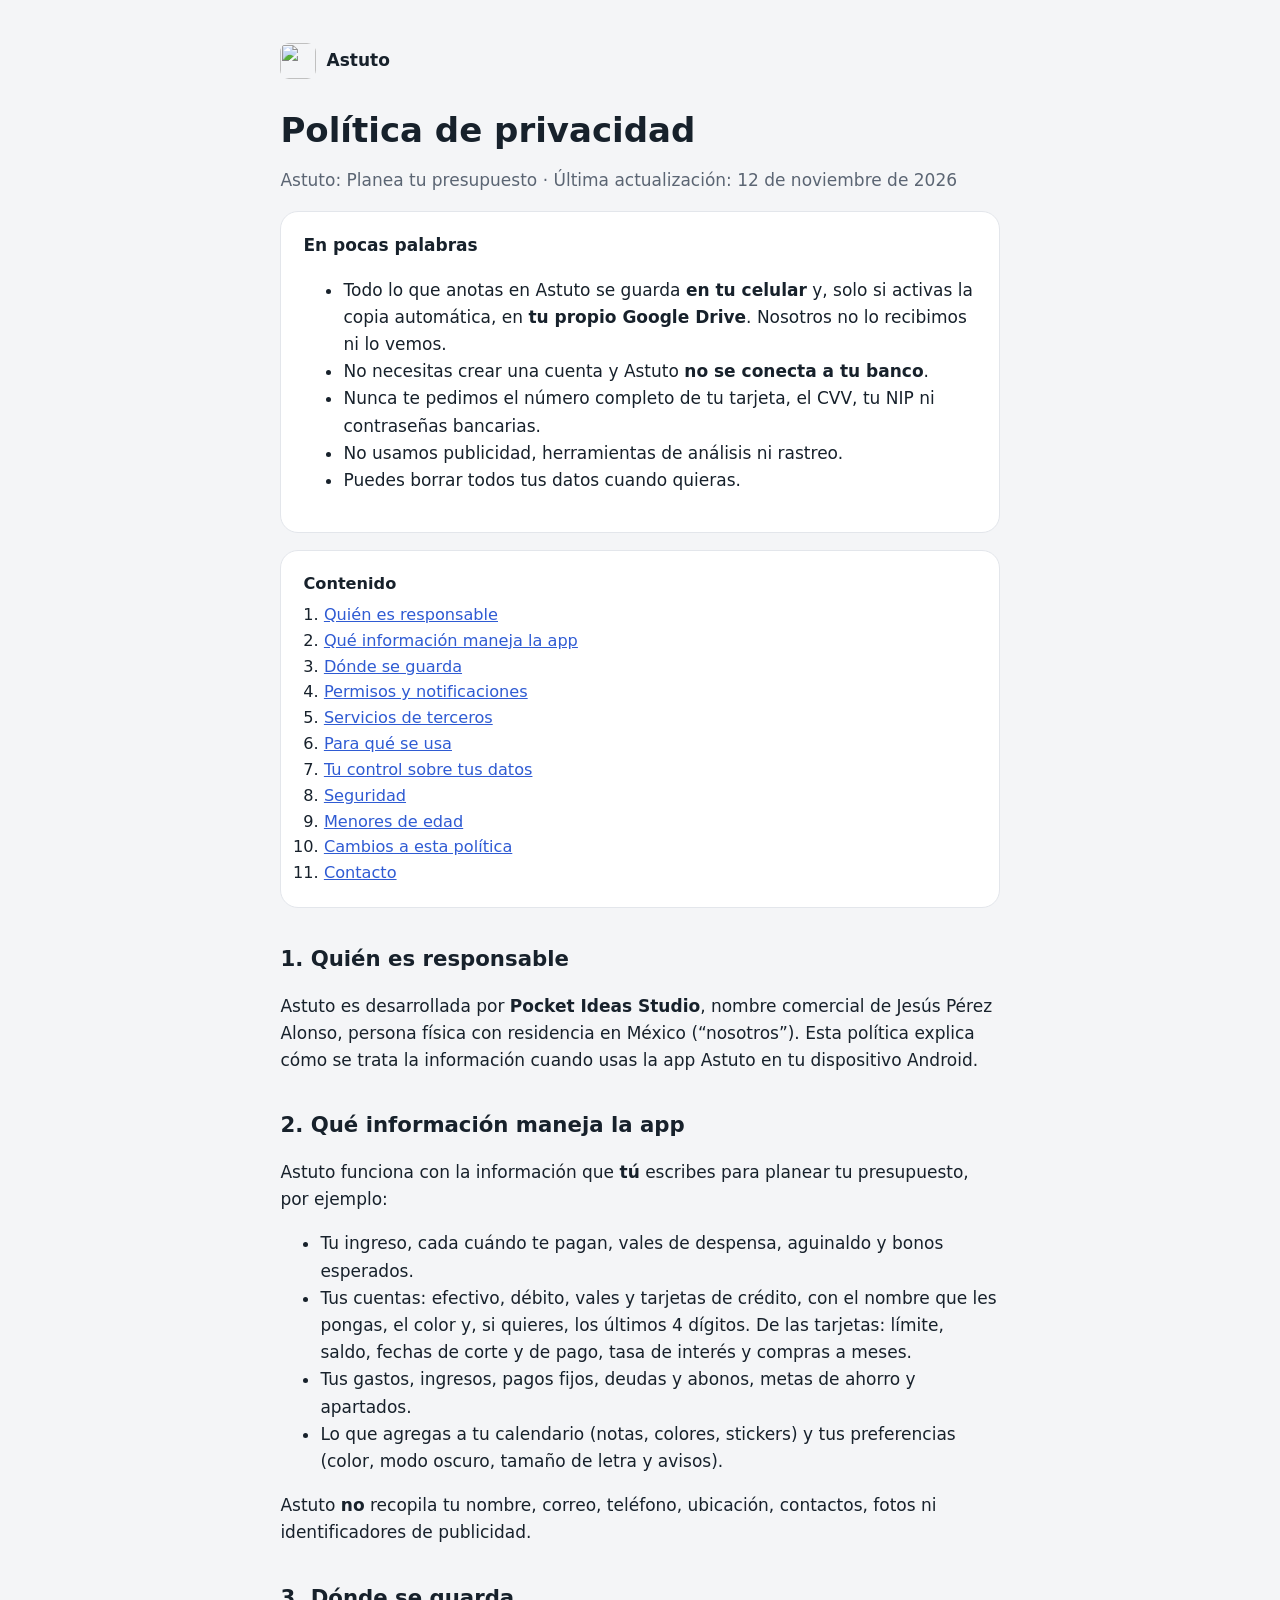
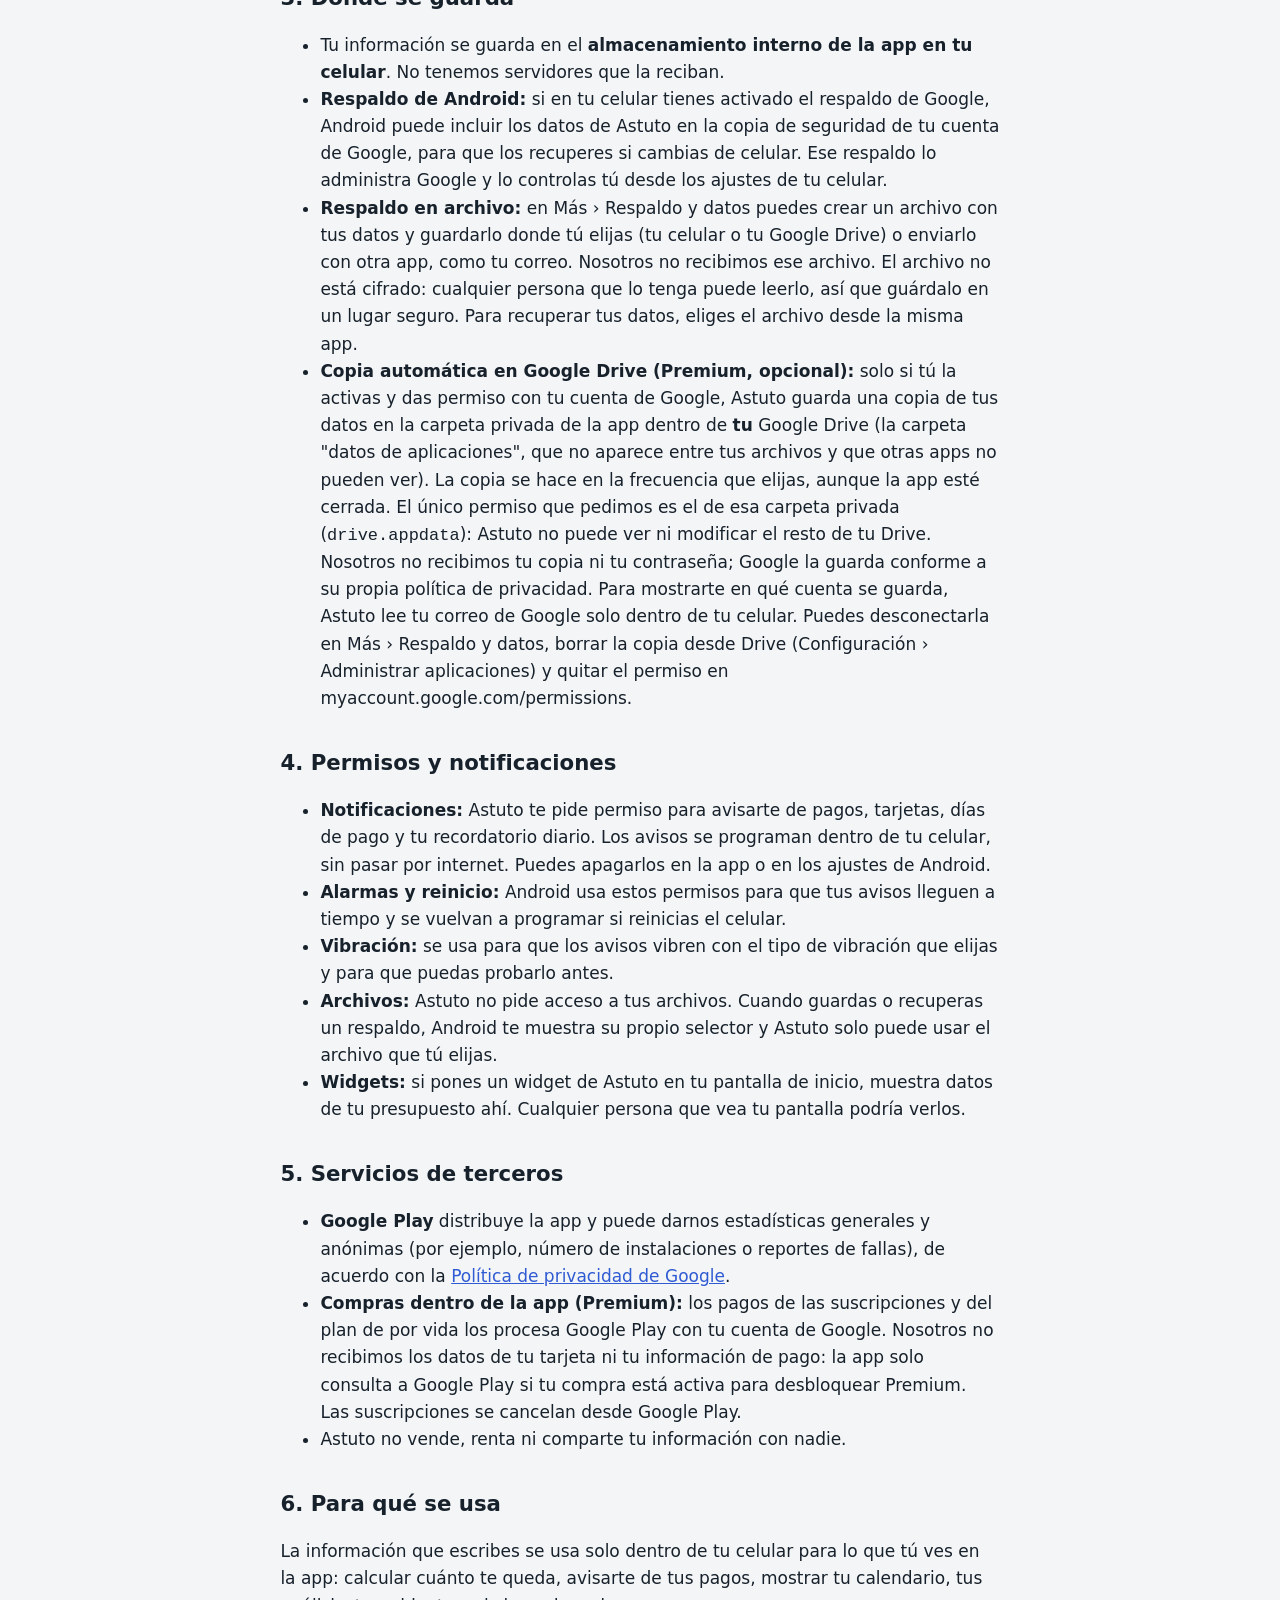
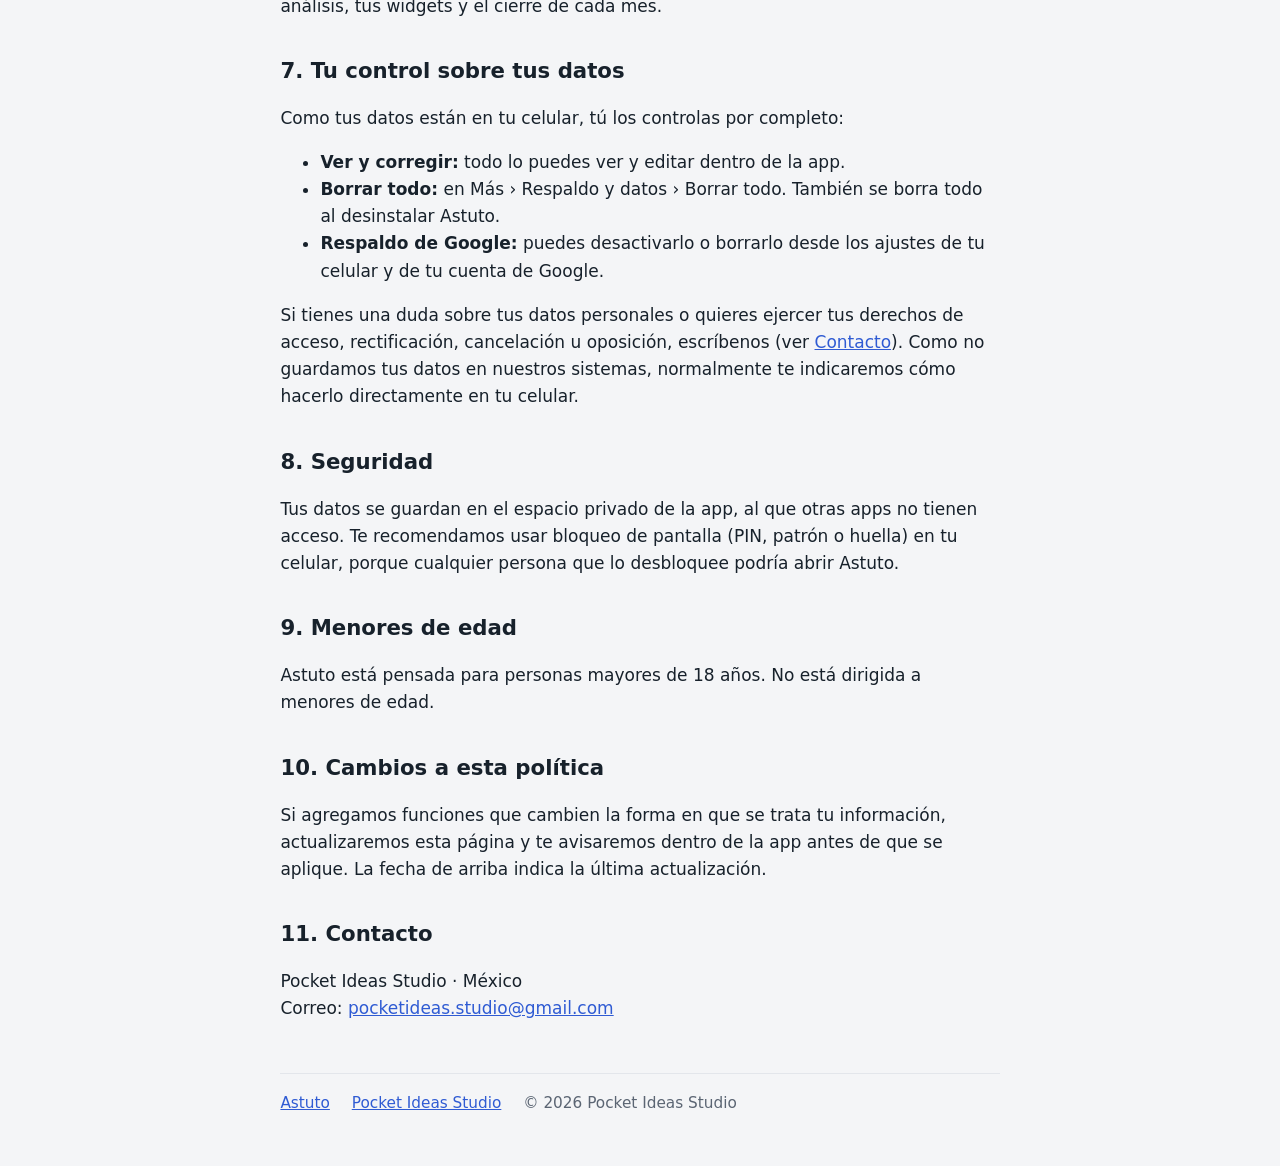
==== commit 85e8e68e: "Add files via upload" ====
--- a/privacidad.html
+++ b/privacidad.html
@@ -3,26 +3,26 @@
 <head>
 <meta charset="utf-8">
 <meta name="viewport" content="width=device-width, initial-scale=1">
-<title>Política de privacidad · Ni lo Digas</title>
-<meta name="description" content="Política de privacidad y aviso de privacidad de Ni lo Digas: ¿Qué soy?">
-<link rel="icon" href="icono.png">
+<title>Política de privacidad · Astuto</title>
+<meta name="description" content="Política de privacidad y aviso de privacidad de Astuto: Planea tu presupuesto.">
+<link rel="icon" href="../favicon.png">
 <link rel="stylesheet" href="../estilos.css">
 </head>
 <body>
 <div class="wrap">
-  <header class="top"><a href="./"><img src="icono.png" alt=""><span>Ni lo Digas</span></a></header>
+  <header class="top"><a href="./"><img src="icono.png" alt=""><span>Astuto</span></a></header>
 
   <h1>Política de privacidad</h1>
-  <p class="muted">Ni lo Digas: ¿Qué soy? · Última actualización: 23 de noviembre de 2026</p>
+  <p class="muted">Astuto: Planea tu presupuesto · Última actualización: 12 de noviembre de 2026</p>
 
   <div class="card">
     <b>En pocas palabras</b>
     <ul>
-      <li>Ni lo Digas <b>no te pide crear una cuenta</b> y no recopila tu nombre, correo, teléfono, ubicación, contactos ni fotos.</li>
-      <li>Tu progreso (monedas, categorías desbloqueadas, tus categorías y ajustes) se guarda <b>en tu celular</b> y se respalda <b>en tu propia cuenta de Google</b>. Nosotros no lo recibimos ni lo vemos.</li>
+      <li>Todo lo que anotas en Astuto se guarda <b>en tu celular</b> y, solo si activas la copia automática, en <b>tu propio Google Drive</b>. Nosotros no lo recibimos ni lo vemos.</li>
+      <li>No necesitas crear una cuenta y Astuto <b>no se conecta a tu banco</b>.</li>
+      <li>Nunca te pedimos el número completo de tu tarjeta, el CVV, tu NIP ni contraseñas bancarias.</li>
       <li>No usamos publicidad, herramientas de análisis ni rastreo.</li>
-      <li>Las compras las procesa <b>Google Play</b>. Nunca vemos los datos de tu tarjeta.</li>
-      <li>Puedes borrar todo cuando quieras.</li>
+      <li>Puedes borrar todos tus datos cuando quieras.</li>
     </ul>
   </div>
 
@@ -30,82 +30,81 @@
     <ol>
       <li><a href="#responsable">Quién es responsable</a></li>
       <li><a href="#datos">Qué información maneja la app</a></li>
-      <li><a href="#donde">Dónde se guarda y cómo se respalda</a></li>
-      <li><a href="#permisos">Permisos y sensores</a></li>
+      <li><a href="#donde">Dónde se guarda</a></li>
+      <li><a href="#permisos">Permisos y notificaciones</a></li>
       <li><a href="#terceros">Servicios de terceros</a></li>
       <li><a href="#uso">Para qué se usa</a></li>
       <li><a href="#control">Tu control sobre tus datos</a></li>
       <li><a href="#seguridad">Seguridad</a></li>
-      <li><a href="#menores">Niñas, niños y adolescentes</a></li>
+      <li><a href="#menores">Menores de edad</a></li>
       <li><a href="#cambios">Cambios a esta política</a></li>
       <li><a href="#contacto">Contacto</a></li>
     </ol>
   </div>
 
   <h2 id="responsable">1. Quién es responsable</h2>
-  <p>Ni lo Digas es desarrollada por <b>Pocket Ideas Studio</b>, nombre comercial de Jesús Pérez Alonso, persona física con residencia en México (“nosotros”). Esta política explica cómo se trata la información cuando usas la app Ni lo Digas en tu dispositivo Android.</p>
+  <p>Astuto es desarrollada por <b>Pocket Ideas Studio</b>, nombre comercial de Jesús Pérez Alonso, persona física con residencia en México (“nosotros”). Esta política explica cómo se trata la información cuando usas la app Astuto en tu dispositivo Android.</p>
 
   <h2 id="datos">2. Qué información maneja la app</h2>
-  <p>Para funcionar, la app solo usa información del juego:</p>
+  <p>Astuto funciona con la información que <b>tú</b> escribes para planear tu presupuesto, por ejemplo:</p>
   <ul>
-    <li><b>Tu progreso:</b> monedas, categorías desbloqueadas, compras confirmadas, número de partidas y récords.</li>
-    <li><b>Tus categorías personalizadas:</b> el nombre y las palabras que tú escribas en ellas.</li>
-    <li><b>Partidas por equipos:</b> los nombres de equipo que escribas mientras juegas.</li>
-    <li><b>Tus ajustes:</b> duración de la ronda, controles, sonido y vibración.</li>
+    <li>Tu ingreso, cada cuándo te pagan, vales de despensa, aguinaldo y bonos esperados.</li>
+    <li>Tus cuentas: efectivo, débito, vales y tarjetas de crédito, con el nombre que les pongas, el color y, si quieres, los últimos 4 dígitos. De las tarjetas: límite, saldo, fechas de corte y de pago, tasa de interés y compras a meses.</li>
+    <li>Tus gastos, ingresos, pagos fijos, deudas y abonos, metas de ahorro y apartados.</li>
+    <li>Lo que agregas a tu calendario (notas, colores, stickers) y tus preferencias (color, modo oscuro, tamaño de letra y avisos).</li>
   </ul>
-  <p>Ni lo Digas <b>no</b> recopila tu nombre, correo, teléfono, ubicación, contactos, fotos, audio, video ni identificadores de publicidad. No grabamos video ni sonido durante la partida.</p>
-  <p>Te pedimos no escribir datos personales sensibles en tus categorías personalizadas ni en los nombres de equipo.</p>
+  <p>Astuto <b>no</b> recopila tu nombre, correo, teléfono, ubicación, contactos, fotos ni identificadores de publicidad.</p>
 
-  <h2 id="donde">3. Dónde se guarda y cómo se respalda</h2>
+  <h2 id="donde">3. Dónde se guarda</h2>
   <ul>
-    <li>Tu información se guarda en el <b>almacenamiento privado de la app en tu celular</b>. No tenemos servidores que la reciban.</li>
-    <li><b>Respaldo de Android:</b> si tienes activado el respaldo de Google en tu celular, Android puede incluir los datos de Ni lo Digas en la copia de seguridad de tu cuenta de Google. Así recuperas tu progreso si cambias de celular. Ese respaldo lo administra Google y lo controlas tú desde los ajustes de tu celular.</li>
-    <li><b>Partidas guardadas de Google Play Juegos:</b> si conectas la app con Google Play Juegos (en Ajustes › Respaldo en tu cuenta de Google), una copia de tu progreso se guarda en tu cuenta de Google Play Juegos para restaurarla en otro celular. Solo Ni lo Digas, con tu cuenta, puede leer esa copia. Es opcional y puedes dejar de usarlo cuando quieras.</li>
+    <li>Tu información se guarda en el <b>almacenamiento interno de la app en tu celular</b>. No tenemos servidores que la reciban.</li>
+    <li><b>Respaldo de Android:</b> si en tu celular tienes activado el respaldo de Google, Android puede incluir los datos de Astuto en la copia de seguridad de tu cuenta de Google, para que los recuperes si cambias de celular. Ese respaldo lo administra Google y lo controlas tú desde los ajustes de tu celular.</li>
+    <li><b>Respaldo en archivo:</b> en Más › Respaldo y datos puedes crear un archivo con tus datos y guardarlo donde tú elijas (tu celular o tu Google Drive) o enviarlo con otra app, como tu correo. Nosotros no recibimos ese archivo. El archivo no está cifrado: cualquier persona que lo tenga puede leerlo, así que guárdalo en un lugar seguro. Para recuperar tus datos, eliges el archivo desde la misma app.</li>
+    <li><b>Copia automática en Google Drive (Premium, opcional):</b> solo si tú la activas y das permiso con tu cuenta de Google, Astuto guarda una copia de tus datos en la carpeta privada de la app dentro de <b>tu</b> Google Drive (la carpeta "datos de aplicaciones", que no aparece entre tus archivos y que otras apps no pueden ver). La copia se hace en la frecuencia que elijas, aunque la app esté cerrada. El único permiso que pedimos es el de esa carpeta privada (<code>drive.appdata</code>): Astuto no puede ver ni modificar el resto de tu Drive. Nosotros no recibimos tu copia ni tu contraseña; Google la guarda conforme a su propia política de privacidad. Para mostrarte en qué cuenta se guarda, Astuto lee tu correo de Google solo dentro de tu celular. Puedes desconectarla en Más › Respaldo y datos, borrar la copia desde Drive (Configuración › Administrar aplicaciones) y quitar el permiso en myaccount.google.com/permissions.</li>
   </ul>
 
-  <h2 id="permisos">4. Permisos y sensores</h2>
+  <h2 id="permisos">4. Permisos y notificaciones</h2>
   <ul>
-    <li><b>Sensor de movimiento:</b> durante la partida, la app lee la inclinación del celular para saber si lo inclinas hacia adelante (correcto) o hacia atrás (paso). Esa lectura se usa en el momento y no se guarda ni se envía a ningún lado.</li>
-    <li><b>Vibración:</b> para avisarte de aciertos, pasos y fin de tiempo. Puedes apagarla en Ajustes.</li>
-    <li><b>Internet:</b> la app juega sin conexión. Solo se conecta, a través de los servicios de Google Play, para procesar compras y, si lo activaste, para respaldar tu progreso en Google Play Juegos.</li>
+    <li><b>Notificaciones:</b> Astuto te pide permiso para avisarte de pagos, tarjetas, días de pago y tu recordatorio diario. Los avisos se programan dentro de tu celular, sin pasar por internet. Puedes apagarlos en la app o en los ajustes de Android.</li>
+    <li><b>Alarmas y reinicio:</b> Android usa estos permisos para que tus avisos lleguen a tiempo y se vuelvan a programar si reinicias el celular.</li>
+    <li><b>Vibración:</b> se usa para que los avisos vibren con el tipo de vibración que elijas y para que puedas probarlo antes.</li>
+    <li><b>Archivos:</b> Astuto no pide acceso a tus archivos. Cuando guardas o recuperas un respaldo, Android te muestra su propio selector y Astuto solo puede usar el archivo que tú elijas.</li>
+    <li><b>Widgets:</b> si pones un widget de Astuto en tu pantalla de inicio, muestra datos de tu presupuesto ahí. Cualquier persona que vea tu pantalla podría verlos.</li>
   </ul>
 
   <h2 id="terceros">5. Servicios de terceros</h2>
   <ul>
     <li><b>Google Play</b> distribuye la app y puede darnos estadísticas generales y anónimas (por ejemplo, número de instalaciones o reportes de fallas), de acuerdo con la <a href="https://policies.google.com/privacy" rel="noopener">Política de privacidad de Google</a>.</li>
-    <li><b>Compras dentro de la app:</b> los paquetes de monedas y “Todo desbloqueado” se pagan con Google Play. Nosotros no recibimos los datos de tu tarjeta ni de tu cuenta; la app solo recibe la confirmación de la compra para darte tus monedas o categorías.</li>
-    <li><b>Google Play Juegos:</b> si te conectas, Google Play Juegos comparte con la app tu perfil de jugador (nombre de jugador y avatar) y guarda tu progreso en tu cuenta. Su componente dentro de la app también puede enviar a Google datos de diagnóstico y estadísticas de uso para mejorar su estabilidad, conforme a la Política de privacidad de Google.</li>
-    <li>Ni lo Digas no vende, renta ni comparte tu información con nadie.</li>
+    <li><b>Compras dentro de la app (Premium):</b> los pagos de las suscripciones y del plan de por vida los procesa Google Play con tu cuenta de Google. Nosotros no recibimos los datos de tu tarjeta ni tu información de pago: la app solo consulta a Google Play si tu compra está activa para desbloquear Premium. Las suscripciones se cancelan desde Google Play.</li>
+    <li>Astuto no vende, renta ni comparte tu información con nadie.</li>
   </ul>
 
   <h2 id="uso">6. Para qué se usa</h2>
-  <p>La información del juego se usa solo para lo que ves en la app: mostrar tus monedas y categorías, darte lo que compraste, guardar tus categorías y ajustes, llevar el marcador por equipos y recuperar tu progreso si cambias de celular.</p>
+  <p>La información que escribes se usa solo dentro de tu celular para lo que tú ves en la app: calcular cuánto te queda, avisarte de tus pagos, mostrar tu calendario, tus análisis, tus widgets y el cierre de cada mes.</p>
 
   <h2 id="control">7. Tu control sobre tus datos</h2>
-  <p>Los pasos completos están en <a href="borrar-datos.html">Borrar tus datos de Ni lo Digas</a>. En resumen:</p>
+  <p>Como tus datos están en tu celular, tú los controlas por completo:</p>
   <ul>
-    <li><b>Ver y corregir:</b> tus categorías personalizadas las puedes editar o borrar dentro de la app.</li>
-    <li><b>Borrar todo del celular:</b> en los ajustes de Android, ve a Apps › Ni lo Digas › Almacenamiento › Borrar datos, o desinstala la app.</li>
-    <li><b>Borrar el respaldo de Android:</b> desde los ajustes de copia de seguridad de tu celular o de tu cuenta de Google (Google Drive › Copias de seguridad).</li>
-    <li><b>Borrar las partidas guardadas de Google Play Juegos:</b> en la app Google Play Juegos › Configuración › Eliminar cuenta y datos de Play Juegos, o eliminando solo los datos de Ni lo Digas.</li>
-    <li><b>Compras:</b> tu historial de compras lo administra Google Play desde tu cuenta de Google.</li>
+    <li><b>Ver y corregir:</b> todo lo puedes ver y editar dentro de la app.</li>
+    <li><b>Borrar todo:</b> en Más › Respaldo y datos › Borrar todo. También se borra todo al desinstalar Astuto.</li>
+    <li><b>Respaldo de Google:</b> puedes desactivarlo o borrarlo desde los ajustes de tu celular y de tu cuenta de Google.</li>
   </ul>
-  <p>Si tienes una duda sobre tus datos personales o quieres ejercer tus derechos de acceso, rectificación, cancelación u oposición, escríbenos (ver <a href="#contacto">Contacto</a>). Como no guardamos tus datos en nuestros sistemas, normalmente te indicaremos cómo hacerlo directamente en tu celular o en tu cuenta de Google.</p>
+  <p>Si tienes una duda sobre tus datos personales o quieres ejercer tus derechos de acceso, rectificación, cancelación u oposición, escríbenos (ver <a href="#contacto">Contacto</a>). Como no guardamos tus datos en nuestros sistemas, normalmente te indicaremos cómo hacerlo directamente en tu celular.</p>
 
   <h2 id="seguridad">8. Seguridad</h2>
-  <p>Tus datos se guardan en el espacio privado de la app, al que otras apps no tienen acceso. Los respaldos en tu cuenta de Google viajan cifrados y los protege Google.</p>
+  <p>Tus datos se guardan en el espacio privado de la app, al que otras apps no tienen acceso. Te recomendamos usar bloqueo de pantalla (PIN, patrón o huella) en tu celular, porque cualquier persona que lo desbloquee podría abrir Astuto.</p>
 
-  <h2 id="menores">9. Niñas, niños y adolescentes</h2>
-  <p>Ni lo Digas es un juego para jugar en grupo y en familia. La app no recopila información personal de nadie, incluidos menores de edad. Las compras dentro de la app requieren una cuenta de Google Play; te recomendamos usar los controles parentales de Google Play para que las compras de menores necesiten autorización.</p>
+  <h2 id="menores">9. Menores de edad</h2>
+  <p>Astuto está pensada para personas mayores de 18 años. No está dirigida a menores de edad.</p>
 
   <h2 id="cambios">10. Cambios a esta política</h2>
   <p>Si agregamos funciones que cambien la forma en que se trata tu información, actualizaremos esta página y te avisaremos dentro de la app antes de que se aplique. La fecha de arriba indica la última actualización.</p>
 
   <h2 id="contacto">11. Contacto</h2>
-  <p>Pocket Ideas Studio · México<br>Correo: <a href="mailto:pocketideas.studio@gmail.com?subject=Privacidad%20Ni%20lo%20Digas">pocketideas.studio@gmail.com</a></p>
+  <p>Pocket Ideas Studio · México<br>Correo: <a href="mailto:pocketideas.studio@gmail.com">pocketideas.studio@gmail.com</a></p>
 
   <footer>
-    <a href="./">Ni lo Digas</a>
+    <a href="./">Astuto</a>
     <a href="../">Pocket Ideas Studio</a>
     <span>© 2026 Pocket Ideas Studio</span>
   </footer>
